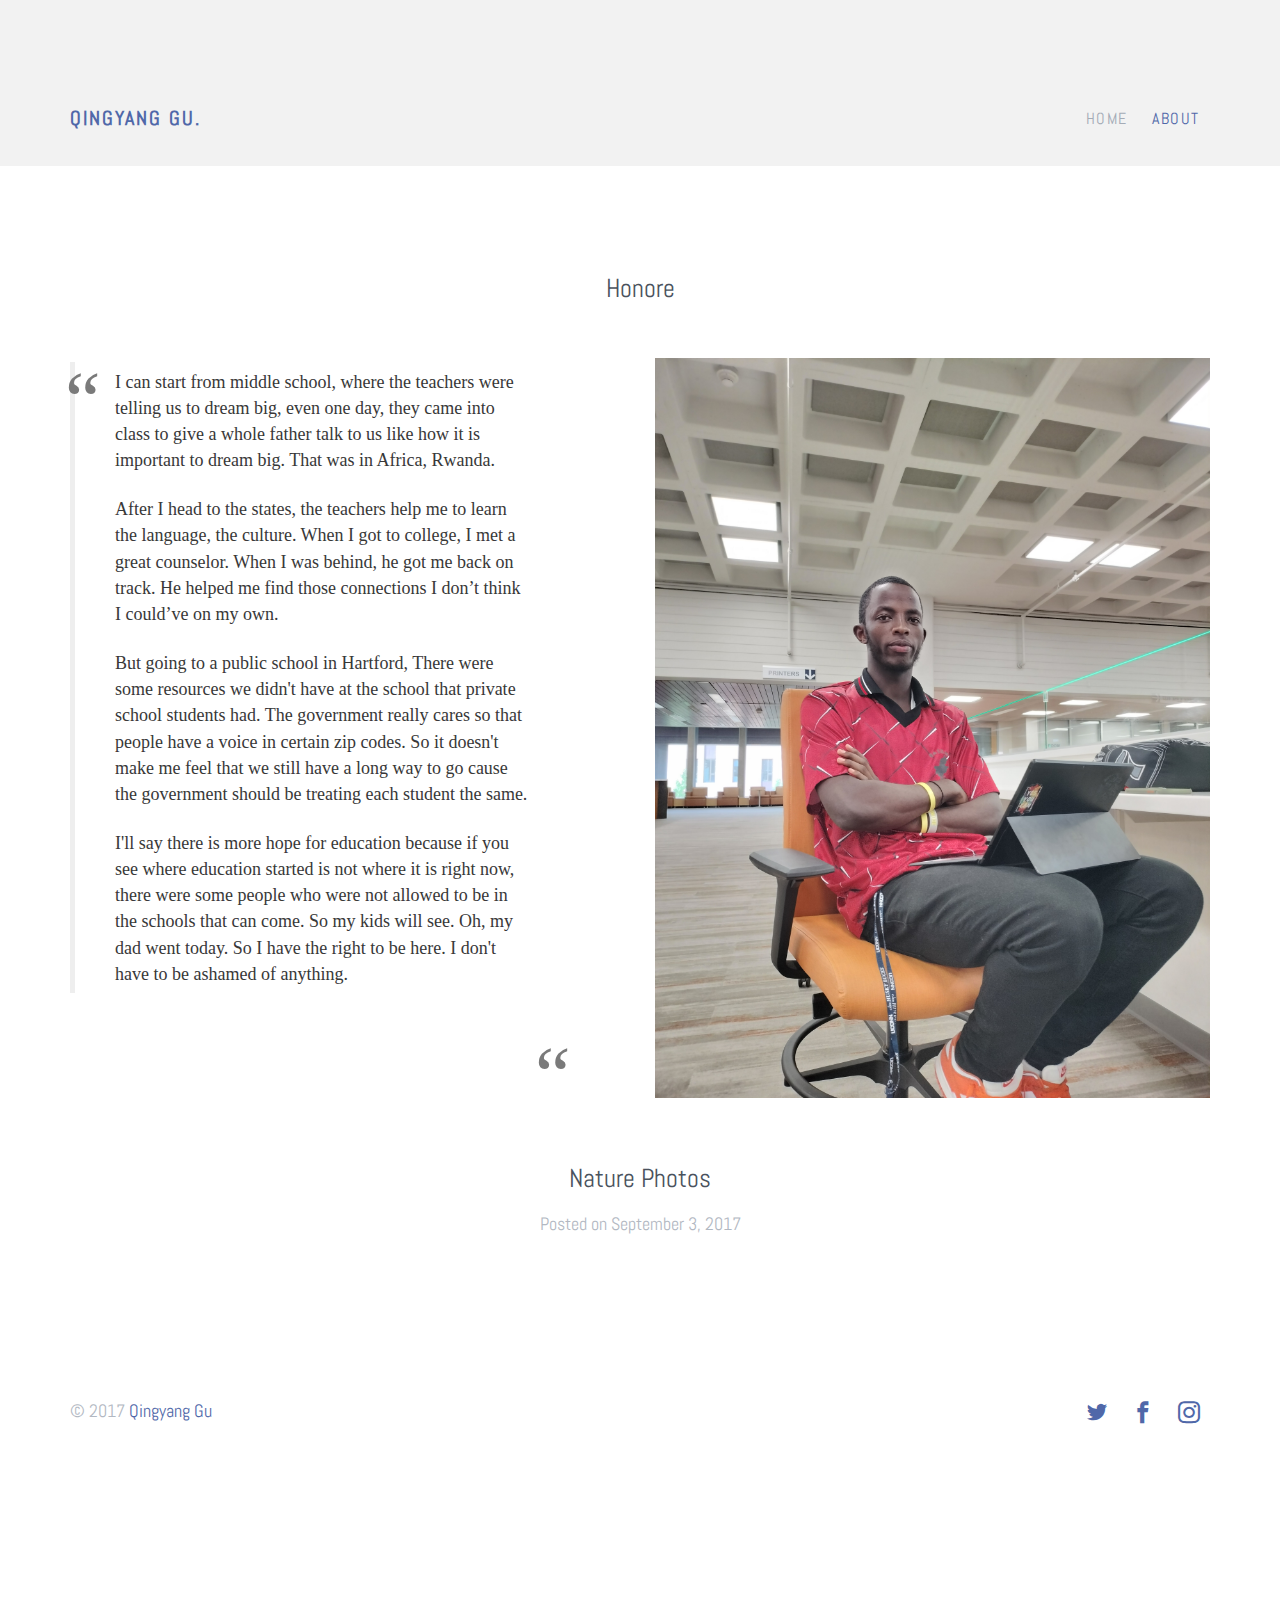
==== about copy 2.html @ 06e6e67a "s" ====
<!DOCTYPE html>
<html lang="en">
  <head>
    <meta charset="utf-8">
    <meta name="viewport" content="width=device-width, initial-scale=1">
    <title>uiCookies:Explorer &mdash; Free Bootstrap Theme, Free Responsive Bootstrap Website Template</title>
    <meta name="description" content="Free Bootstrap Theme by uicookies.com">
    <meta name="keywords" content="free website templates, free bootstrap themes, free template, free bootstrap, free website template">
    
    <link href="https://fonts.googleapis.com/css?family=Abel" rel="stylesheet">
    <link rel="stylesheet" href="css/styles-merged.css">
    <link rel="stylesheet" href="css/style.min.css">
    <link rel="stylesheet" href="css/custom.css">

    <!--[if lt IE 9]>
      <script src="js/vendor/html5shiv.min.js"></script>
      <script src="js/vendor/respond.min.js"></script>
    <![endif]-->
  </head>
  <body>

  <!-- START: header -->
  
  <div class="probootstrap-loader"></div>

  <header role="banner" class="probootstrap-header">
    <div class="container">
        <a href="index.html" class="probootstrap-logo">Qingyang Gu<span>.</span></a>
        
        <a href="#" class="probootstrap-burger-menu visible-xs" ><i>Menu</i></a>
        <div class="mobile-menu-overlay"></div>

        <nav role="navigation" class="probootstrap-nav hidden-xs">
          <ul class="probootstrap-main-nav">
            <li><a href="index.html">Home</a></li>
            <li class="active"><a href="about.html">About</a></li>
          </ul>
          <div class="extra-text visible-xs"> 
            <a href="#" class="probootstrap-burger-menu"><i>Menu</i></a>
            <h5>Address</h5>
            <p>198 West 21th Street, Suite 721 New York NY 10016</p>
            <h5>Connect</h5>
            <ul class="social-buttons">
              <li><a href="#"><i class="icon-twitter"></i></a></li>
              <li><a href="#"><i class="icon-facebook2"></i></a></li>
              <li><a href="#"><i class="icon-instagram2"></i></a></li>
            </ul>
          </div>
        </nav>
    </div>
  </header>
  <!-- END: header -->

  <div class="probootstrap-section">
    <div class="container">

      <div class="row">
        <div class="col-md-6 col-md-offset-3 mb40 text-center">
          <h2>Honore</h2>
        </div>
        <div class="col-md-6">
          <blockquote>
          <p>I can start from middle school, where the teachers were telling us to dream big, even one day, they came into class to give a whole father talk to us like how it is important to dream big. That was in Africa, Rwanda.</p> 
          <p>After I head to the states, the teachers help me to learn the language, the culture. When I got to college, I met a great counselor. When I was behind, he got me back on track. He helped me find those connections I don’t think I could’ve on my own.</p> 
          <p>But going to a public school in Hartford, There were some resources we didn't have at the school that private school students had. The government really cares so that people have a voice in certain zip codes. So it doesn't make me feel that we still have a long way to go cause the government should be treating each student the same.</p> 
          <p>I'll say there is more hope for education because if you see where education started is not where it is right now, there were some people who were not allowed to be in the schools that can come. So my kids will see. Oh, my dad went today. So I have the right to be here. I don't have to be ashamed of anything.</p>  
        </blockquote>  
        </div>
        <div class="col-md-6">
          <p><a href="img/honor1.jpg" class="image-popup"><img src="img/honor1.jpg" class="img-responsive" alt="Honore"></a></p>    
        </div>
    </div>
  </div>

  <div class="row">
    <div class="col-md-6 col-md-offset-3 mb40 text-center">
      <h2>Nature Photos</h2>
      <p>Posted  on September 3, 2017</p>
    </div>
  </div>

  <!-- END section -->

  <footer class="probootstrap-footer" role="contentinfo">
    <div class="container">
      <div class="row">
        <div class="col-md-12">
          <p class="probootstrap-copyright">&copy; 2017 <a href="https://frankqgu.github.io/">Qingyang Gu</a></p>
          <ul class="probootstrap-social">
            <li><a href="#"><i class="icon-twitter"></i></a></li>
            <li><a href="#"><i class="icon-facebook2"></i></a></li>
            <li><a href="#"><i class="icon-instagram2"></i></a></li>
          </ul>
        </div>
      </div>
    </div>
  </footer>

  <div class="gototop js-top">
    <a href="#" class="js-gotop"><i class="icon-chevron-thin-up"></i></a>
  </div>
  

  <script src="js/scripts.min.js"></script>
  <script src="js/main.min.js"></script>
  <script src="js/custom.js"></script>
  </body>
</html>
---- css/style.min.css ----
/*!==============================
 * Theme Name: Explorer
 * Theme URL: https://probootstrap.com/explorer-free-photography-website-template-using-bootstrap
 * Version: 1.0
 * Author: ProBootstrap.com
 * Author URL: https://probootstrap.com
 * License: Released for free under the Creative Commons Attribution 3.0 license (probootstrap.com/license)
 */.probootstrap-logo,body{font-family:Abel,sans-serif}.btn,.probootstrap-footer-widget .heading,.probootstrap-logo,.probootstrap-main-nav li a{letter-spacing:.1em;text-transform:uppercase}@font-face{font-family:icomoon;src:url(../fonts/icomoon/icomoon.eot?1z9v6x);src:url(../fonts/icomoon/icomoon.eot?1z9v6x#iefix) format("embedded-opentype"),url(../fonts/icomoon/icomoon.ttf?1z9v6x) format("truetype"),url(../fonts/icomoon/icomoon.woff?1z9v6x) format("woff"),url(../fonts/icomoon/icomoon.svg?1z9v6x#icomoon) format("svg");font-weight:400;font-style:normal}html{overflow-x:hidden;font-size:1em}body{background:#fff;font-size:18px;line-height:1.8;font-weight:300;color:#b2b8c2}::selection{background:#5068A9;color:#fff}::-moz-selection{background:#5068A9;color:#fff}.page-title h1,.probootstrap-card .probootstrap-card-text .probootstrap-card-heading,.probootstrap-panel .panel .panel-title,.section-heading h2,.service .heading,.service.left-icon h3,h1,h2,h3,h4{margin:1.414em 0 .5em;line-height:1.2;font-weight:300;color:#4a525d}.page-title h1,h1{margin-top:0;font-size:1.602em}.section-heading h2,h2{font-size:1.424em}.probootstrap-card .probootstrap-card-text .probootstrap-card-heading,.service .heading,.service.left-icon h3,h3{font-size:1.266em}.probootstrap-panel .panel .panel-title,h4{font-size:1.125em}.font_small,small{font-size:.889em}figure,ol,p,ul{margin-bottom:1.3em}a{-webkit-transition:.3s all;transition:.3s all;color:#5068A9}a:focus,a:hover{color:#485d98;text-decoration:none!important}.probootstrap-header{padding-top:100px;padding-bottom:30px;width:100%;z-index:12;position:relative;background:#F2F2F2;top:0}.probootstrap-logo{float:left;color:#5068A9;padding-left:0;font-size:20px;display:block;font-weight:900}.probootstrap-logo:active,.probootstrap-logo:focus,.probootstrap-logo:hover{color:#5068A9}@media screen and (max-width:768px){.probootstrap-header{padding-top:30px;padding-bottom:30px}.probootstrap-logo{padding-left:0}}.probootstrap-nav{float:right;margin:2px 0 0}.probootstrap-mobile-menu-active .probootstrap-nav{text-align:left;position:fixed;display:block!important;overflow-y:auto;top:0;right:0;bottom:0;z-index:1100;height:100vh;width:300px;background:#000;padding:40px;-webkit-transition:.3s all ease-out;transition:.3s all ease-out;-webkit-transform:translateX(300px);transform:translateX(300px)}.probootstrap-mobile-menu-active .probootstrap-nav .extra-text{display:block;float:left;clear:both;margin-top:30px;font-size:16px;color:rgba(255,255,255,.5)}.probootstrap-mobile-menu-active .probootstrap-nav .extra-text .social-buttons{padding:0;margin:0 0 20px}.probootstrap-mobile-menu-active .probootstrap-nav .extra-text .social-buttons li{display:inline-block;zoom:1;padding:0;margin:0}.probootstrap-mobile-menu-active .probootstrap-nav .extra-text .social-buttons li a{color:#fff;padding:10px}.probootstrap-mobile-menu-active .probootstrap-nav .extra-text .social-buttons li:first-child a{padding-left:0}.probootstrap-mobile-menu-active .probootstrap-nav .extra-text h5{text-transform:uppercase;font-size:12px;font-weight:700;letter-spacing:.1em;color:#fff}.probootstrap-mobile-menu-active.show .probootstrap-nav{-webkit-transform:translateX(0);transform:translateX(0)}.probootstrap-main-nav{margin:0;padding:0}.probootstrap-mobile-menu-active .probootstrap-main-nav{float:left;margin-top:40px;width:100%}.probootstrap-main-nav li{margin:0;padding:0 10px;list-style:none;display:inline;font-size:16px}.probootstrap-mobile-menu-active .probootstrap-main-nav li{margin-bottom:10px;padding-left:0;padding-right:0;display:block}.probootstrap-main-nav li a{font-weight:400;padding:10px 0;color:#a4abb6}.probootstrap-main-nav li a:hover{color:#8791a0}.probootstrap-mobile-menu-active.show .probootstrap-main-nav li a{color:#5068A9}.probootstrap-mobile-menu-active .probootstrap-main-nav li a{margin-bottom:10px;padding:5px 0;display:block}.probootstrap-mobile-menu-active .probootstrap-main-nav li a:hover{color:#fff}.probootstrap-main-nav li.active a,.probootstrap-main-nav li.active a:hover{color:#5068A9}.probootstrap-header-social li a,.probootstrap-mobile-menu-active .probootstrap-main-nav li.active a{color:#fff}.mobile-menu-overlay{z-index:1099;position:fixed;top:0;bottom:0;left:0;right:0;width:100vw;height:100vh;background:rgba(0,0,0,.3);opacity:0;visibility:hidden;-webkit-transition:.3s all ease-out;transition:.3s all ease-out}.probootstrap-hover-overlay:before,.probootstrap-hover-overlay:hover:before,.probootstrap-mobile-menu-active.show .mobile-menu-overlay{opacity:1;visibility:visible}.probootstrap-header-social{position:absolute;top:34px;right:60px}.probootstrap-header-social li{display:inline;list-style:none;margin-left:5px}.probootstrap-right-nav{position:absolute;top:3px;right:0;margin:0;padding:0}.probootstrap-right-nav li{padding:0;margin:0;display:inline-block;zoom:1;list-style:none}.probootstrap-right-nav li a{padding:0 10px}.probootstrap-burger-menu{display:inline-block;width:18px;height:18px;cursor:pointer;text-decoration:none}.probootstrap-burger-menu i{position:relative;display:inline-block;width:18px;height:2px;color:#a4abb6;font:700 14px/.4 Helvetica,arial;text-transform:uppercase;text-indent:-55px;background:#a4abb6;-webkit-transition:all .2s ease-out;transition:all .2s ease-out}.probootstrap-burger-menu i::after,.probootstrap-burger-menu i::before{content:'';width:18px;height:2px;background:#a4abb6;position:absolute;left:0;-webkit-transition:all .2s ease-out;transition:all .2s ease-out}.probootstrap-burger-menu i::before{top:-7px}.probootstrap-burger-menu i::after{bottom:-7px}.probootstrap-burger-menu:hover i::before{top:-10px}.probootstrap-burger-menu:hover i::after{bottom:-10px}.probootstrap-burger-menu.active i{background:0 0}.probootstrap-burger-menu.active i::before{top:0;-webkit-transform:rotateZ(45deg);transform:rotateZ(45deg)}.probootstrap-burger-menu.active i::after{bottom:0;-webkit-transform:rotateZ(-45deg);transform:rotateZ(-45deg)}.probootstrap-mobile-menu-active.show .probootstrap-burger-menu i{color:#fff;background:#000}.probootstrap-mobile-menu-active.show .probootstrap-burger-menu i::after,.probootstrap-mobile-menu-active.show .probootstrap-burger-menu i::before{background:#fff}.probootstrap-burger-menu{position:absolute;top:30px;right:20px}.btn{border:none;border-radius:4px;-webkit-transition:.3s all ease-in;transition:.3s all ease-in;padding:10px 15px}.btn.btn-sm{font-size:13px;padding:5px 20px}.btn.btn-lg{line-height:1.5;padding-top:20px;padding-bottom:20px}.btn.btn-primary{border:2px solid #5068A9;background:#5068A9;color:#fff}.btn.btn-primary:active,.btn.btn-primary:focus,.btn.btn-primary:hover{background:#5f76b3;color:#fff;border:2px solid #5f76b3}.btn.btn-primary:active,.btn.btn-primary:focus{outline:0;border:2px solid #5f76b3}.btn.btn-ghost{background:0 0;border:2px solid #5068A9;color:#5068A9}.btn.btn-ghost:hover{background:#5068A9;color:#fff;border:2px solid #5068A9}.btn.btn-ghost:active,.btn.btn-ghost:focus{outline:0;background:0 0;color:#5068A9;border:2px solid #5068A9}.btn.btn-ghost.btn-ghost-white{background:0 0;border:2px solid #fff;color:#fff}.btn.btn-ghost.btn-ghost-white:hover{background:#fff;color:#5068A9}.btn.btn-ghost.btn-ghost-white:active,.btn.btn-ghost.btn-ghost-white:focus{outline:0;background:#fff;color:#5068A9;border:2px solid #fff}.btn.btn-black,.btn.btn-black:active,.btn.btn-black:focus,.btn.btn-black:hover{background:#000;border:1px solid #000;color:#fff}.btn.btn-black:active,.btn.btn-black:focus{outline:0}.probootstrap-section{padding:4em 0;position:relative;z-index:2}.probootstrap-section.probootstrap-section-sm{padding:3em 0}.probootstrap-section.probootstrap-border-top{border-top:1px solid rgba(0,0,0,.1)}.probootstrap-section.probootstrap-border-bottom{border-bottom:1px solid rgba(0,0,0,.1)}.probootstrap-section>.container.probootstrap-border-top{padding-top:50px;border-top:1px solid rgba(0,0,0,.1)}.probootstrap-cta,.probootstrap-footer{border-top:2px solid rgba(255,255,255,.1)}.probootstrap-section.probootstrap-section-colored,.probootstrap-section.probootstrap-section-dark{background:#ddf0f3;background:-webkit-gradient(linear,left top,right top,from(#ddf0f3),to(#5068a9));background:linear-gradient(to right,#ddf0f3 0,#5068a9 100%);filter:progid:DXImageTransform.Microsoft.gradient( startColorstr=$firstcolor, endColorstr=$secondcolor, GradientType=1 )}.probootstrap-section.probootstrap-section-colored .section-heading h2,.probootstrap-section.probootstrap-section-dark .section-heading h2{color:#fff}.probootstrap-section.probootstrap-section-colored .section-heading p,.probootstrap-section.probootstrap-section-dark .section-heading p{color:rgba(255,255,255,.6)}.probootstrap-section.probootstrap-section-colored .heading-with-icon,.probootstrap-section.probootstrap-section-colored .heading-with-icon i,.probootstrap-section.probootstrap-section-dark .heading-with-icon,.probootstrap-section.probootstrap-section-dark .heading-with-icon i{color:#5068A9}.probootstrap-section.probootstrap-section-colored p,.probootstrap-section.probootstrap-section-dark .section-heading h2,.probootstrap-section.probootstrap-section-dark p{color:#fff}.probootstrap-section.probootstrap-section-dark{background:#222;color:#fff}.probootstrap-section.probootstrap-section-dark .section-heading p,.probootstrap-section.probootstrap-section-dark p{color:rgba(255,255,255,.6)}.probootstrap-section.probootstrap-section-lighter{background:#f7f7f7}@media screen and (max-width:768px){.probootstrap-section{padding:3em 0}}.probootstrap-section.probootstrap-bg{background-size:cover;background-repeat:no-repeat;background-attachment:fixed;padding:8em 0}.probootstrap-section.probootstrap-bg:before{position:absolute;content:"";background:rgba(0,0,0,.6);top:0;left:0;right:0;bottom:0;z-index:-1}.probootstrap-section.probootstrap-bg .heading{margin-top:0;margin-bottom:10px;color:#fff;font-family:Abel,sans-serif;font-size:30px;line-height:30px}.probootstrap-cta :last-child,.probootstrap-panel .panel .panel-body :last-child{margin-bottom:0}.probootstrap-section.probootstrap-bg .sub-heading{font-size:20px;line-height:1.5;color:rgba(255,255,255,.7)}.probootstrap-section.probootstrap-bg .container{position:relative;z-index:2}.probootstrap-cta{border-bottom:2px solid rgba(255,255,255,.1);padding:50px 0;float:left;width:100%}.probootstrap-cta.border-bototm-none{border-bottom:none}.probootstrap-cta h2{margin-top:0;margin-bottom:0;text-transform:uppercase}.probootstrap-relative{position:relative}.probootstrap-owl-navigation{margin:0;padding:0}.probootstrap-owl-navigation.absolute{position:absolute;top:2px}@media screen and (max-width:768px){.probootstrap-owl-navigation.absolute{position:relative;margin-bottom:40px}}.probootstrap-owl-navigation.absolute.right{right:10px}.probootstrap-owl-navigation.absolute.left{left:0}.probootstrap-owl-navigation li{display:inline-block;list-style:none;margin:0;padding:0}.probootstrap-owl-navigation li a{font-size:30px;padding:0;color:#ccc}.probootstrap-owl-navigation li a:hover{color:#333}.probootstrap-footer{padding:5em 0}.probootstrap-footer .probootstrap-copyright{float:left}@media screen and (max-width:768px){.probootstrap-footer{padding:3em 0}.probootstrap-footer .probootstrap-copyright{float:none}}.probootstrap-footer .probootstrap-social{float:right}@media screen and (max-width:768px){.probootstrap-footer .probootstrap-social{float:none}}.probootstrap-footer-widget{float:left;width:100%;margin-bottom:30px}.probootstrap-footer-widget .heading{font-size:14px;margin-bottom:30px;font-weight:400}.probootstrap-footer-widget.right{text-align:right}.probootstrap-link-wrap{padding-left:40px}@media screen and (max-width:970px){.probootstrap-link-wrap{padding-left:0}}.stack-link{padding:0;margin:0;display:block}.stack-link li{list-style:none;padding:0;margin:0 0 10px}.stack-link small{font-size:12px;color:rgba(255,255,255,.2)}.stack-link a:hover small{color:#fff}.section-heading{margin-bottom:50px}.section-heading h2{font-weight:300;text-transform:uppercase;font-family:Abel,sans-serif}.lead{font-size:1.125em;line-height:1.65}.img-bg{background-size:cover;background-position:center center;background-repeat:no-repeat;height:500px;margin-bottom:16px;display:block}@media screen and (max-width:1200px){.img-bg{height:350px}}.img-bg .probootstrap-photo-details{text-align:left;bottom:20px;left:20px;position:absolute}.img-bg .probootstrap-photo-details h2,.img-bg .probootstrap-photo-details p{color:#fff;position:relative}.img-bg .probootstrap-photo-details h2{margin:0;-webkit-transition:.3s all ease;transition:.3s all ease}.img-bg .probootstrap-photo-details p{margin:0;padding:0;color:rgba(255,255,255,.5);-webkit-transition:.3s all ease;transition:.3s all ease}.img-bg:hover h2,.img-bg:hover p{margin-left:10px}figure{margin-bottom:30px}figure figcaption{margin-top:20px;display:block;color:rgba(255,255,255,.3);font-size:14px;font-style:italic;-webkit-transition:.3s all ease;transition:.3s all ease}figure:focus figcaption,figure:hover figcaption{color:rgba(255,255,255,.9)}.img-border{border:2px solid rgba(255,255,255,.1);padding:10px}.probootstrap-panel .panel{background:0 0;border:none;margin-bottom:0!important;margin-top:0!important}.probootstrap-panel .panel .panel-title{margin:0!important;padding:0!important}.probootstrap-panel .panel .panel-heading{background:0 0;border-bottom:2px solid rgba(255,255,255,.1)}.probootstrap-panel .panel .panel-heading a{padding-top:10px!important;padding-bottom:15px!important;display:block;color:rgba(255,255,255,.5);position:relative}.probootstrap-panel .panel .panel-heading a:after,.probootstrap-panel .panel .panel-heading a[aria-expanded=true]:after{font-family:icomoon;font-weight:400;text-transform:none;line-height:1;position:absolute;top:50%;right:0;speak:none;font-style:normal;font-variant:normal;-webkit-font-smoothing:antialiased;-moz-osx-font-smoothing:grayscale}.probootstrap-panel .panel .panel-heading a:after{content:"\e9f7";-webkit-transform:translateY(-50%);transform:translateY(-50%)}.probootstrap-panel .panel .panel-heading a:hover{color:#fff}.probootstrap-panel .panel .panel-heading a[aria-expanded=true]{color:#5068A9}.probootstrap-panel .panel .panel-heading a[aria-expanded=true]:after{content:"\e9e3";-webkit-transform:translateY(-50%);transform:translateY(-50%)}.probootstrap-panel .panel .panel-body{border:none!important}.probootstrap-video{position:relative}.probootstrap-video .probootstrap-video-play{position:absolute;top:0;left:0;right:0;bottom:0;z-index:10}.probootstrap-video .probootstrap-video-play i{position:absolute;top:50%;left:50%;font-size:40px;color:rgba(255,255,255,.4);-webkit-transform:translateX(-50%) translateY(-50%);transform:translateX(-50%) translateY(-50%);-webkit-transition:.3s all ease;transition:.3s all ease}.probootstrap-card.probootstrap-listing .probootstrap-card-media,.slides-text{position:relative}.probootstrap-video .probootstrap-video-play:hover i{color:#fff}.probootstrap-video .probootstrap-video-play:active,.probootstrap-video .probootstrap-video-play:focus{outline:0}.slides-text{z-index:99;padding-top:350px;max-width:600px;margin:0 auto}.slides-text h2{font-weight:100;font-size:50px;color:#fff;text-transform:uppercase}@media screen and (max-width:768px){.probootstrap-footer-widget.right{text-align:left}.slides-text h2{font-size:30px}}.slides-text p{font-size:18px}@media screen and (max-width:768px){.slides-text p{font-size:16px}.slides-text{padding-top:150px}}.probootstrap-card{margin-bottom:30px;float:left;width:100%}.probootstrap-card .probootstrap-card-media.icon{font-size:30px}.probootstrap-card .probootstrap-card-media.svg-sm .svg{height:80px;margin-bottom:0}.probootstrap-card .probootstrap-card-media.colored .svg{fill:#5068A9}.probootstrap-card .probootstrap-card-text{padding:20px}.probootstrap-card .probootstrap-card-text .probootstrap-card-heading{margin-top:0;margin-bottom:20px}.probootstrap-card .probootstrap-card-text p:last-child{margin-bottom:0}.probootstrap-card.probootstrap-listing{margin-bottom:20px;background:#fff;float:left;width:100%;-webkit-transition:.3s all ease-in-out;transition:.3s all ease-in-out;position:relative;top:0}.probootstrap-card.probootstrap-listing .probootstrap-card-media .probootstrap-love{width:40px;height:40px;line-height:40px;border-radius:50%;text-align:center;position:absolute;bottom:-20px;right:15px;background:#fff;-webkit-transition:.3s all ease-in;transition:.3s all ease-in;display:inline-block;zoom:1;-webkit-box-shadow:0 6px 8px -6px rgba(0,0,0,.1);box-shadow:0 6px 8px -6px rgba(0,0,0,.1)}.probootstrap-card.probootstrap-listing .probootstrap-card-media .probootstrap-love:focus,.probootstrap-card.probootstrap-listing .probootstrap-card-media .probootstrap-love:hover{-webkit-box-shadow:0 2px 8px -6px rgba(0,0,0,.7);box-shadow:0 2px 8px -6px rgba(0,0,0,.7);background:#5068A9;color:#fff}.probootstrap-card.probootstrap-listing .probootstrap-card-media .probootstrap-love.active{-webkit-box-shadow:0 6px 8px -6px rgba(0,0,0,.1);box-shadow:0 6px 8px -6px rgba(0,0,0,.1);background:#5068A9;color:#fff}.probootstrap-card.probootstrap-listing .probootstrap-card-text .probootstrap-listing-location{display:table;margin-bottom:20px}.probootstrap-card.probootstrap-listing .probootstrap-card-text .probootstrap-listing-location i,.probootstrap-card.probootstrap-listing .probootstrap-card-text .probootstrap-listing-location span{display:table-cell;vertical-align:top}.probootstrap-card.probootstrap-listing .probootstrap-card-text .probootstrap-listing-location i{position:relative;top:2px;width:25px}.probootstrap-card.probootstrap-listing .probootstrap-card-text .probootstrap-listing-location span{font-weight:400;font-size:14px;color:#bdbdbd}.probootstrap-card.probootstrap-listing .probootstrap-card-text .probootstrap-listing-category{margin-bottom:5px}.probootstrap-card.probootstrap-listing .probootstrap-card-text .probootstrap-listing-category span{display:inline-block;zoom:1;padding:2px 10px;border-radius:4px;color:#fff;text-transform:uppercase;font-size:10px}.probootstrap-card.probootstrap-listing .probootstrap-card-text .probootstrap-listing-category.for-sale span{background:#22EAAA}.probootstrap-card.probootstrap-listing .probootstrap-card-text .probootstrap-listing-category.for-rent span{background:#EE5A5A}.probootstrap-card.probootstrap-listing .probootstrap-card-text .probootstrap-listing-price{font-size:16px;color:#bdbdbd}.probootstrap-card.probootstrap-listing .probootstrap-card-text .probootstrap-listing-price strong{font-size:30px;font-weight:300;color:#5068A9}.probootstrap-card.probootstrap-listing .probootstrap-card-extra{float:left;background:#fff;width:100%;border-top:1px solid #f0f0f0}.probootstrap-card.probootstrap-listing .probootstrap-card-extra ul{padding:0 20px;margin:0}.probootstrap-card.probootstrap-listing .probootstrap-card-extra ul li{width:25%;float:left;padding:10px 0;margin:0;list-style:none;font-size:12px;color:#000}.probootstrap-card.probootstrap-listing .probootstrap-card-extra ul li span{display:block;color:#bdbdbd}.probootstrap-card.probootstrap-listing:focus,.probootstrap-card.probootstrap-listing:hover{top:-20px;-webkit-box-shadow:0 6px 68px -6px rgba(0,0,0,.2);box-shadow:0 6px 68px -6px rgba(0,0,0,.2)}.probootstrap-card.probootstrap-person{margin-bottom:30px;padding:15px;border:2px solid rgba(255,255,255,.1)}.probootstrap-card.probootstrap-person h2{color:#fff!important}.probootstrap-card.probootstrap-person .probootstrap-card-media{padding-top:30px}.probootstrap-card.probootstrap-person .probootstrap-card-media img{height:200px;margin:0 auto;border-radius:50%}.probootstrap-card.probootstrap-person small{color:rgba(255,255,255,.3);font-weight:400}.page-title{margin-top:120px;margin-bottom:50px;text-align:left;float:left;width:100%}.page-title h1{text-transform:uppercase;color:#fff;font-weight:300}.probootstrap-home-search{padding:30px;background:rgba(0,0,0,.85);margin-top:300px;color:#fff;text-align:center;float:left;width:100%;border-radius:4px;-webkit-box-shadow:0 6px 68px -6px rgba(0,0,0,.7);box-shadow:0 6px 68px -6px rgba(0,0,0,.7)}@media screen and (max-width:768px){.probootstrap-card.probootstrap-listing:focus,.probootstrap-card.probootstrap-listing:hover{top:0}.probootstrap-home-search{margin-top:100px}}.probootstrap-home-search form{float:left;width:100%;margin-bottom:20px}.probootstrap-home-search a{color:rgba(255,255,255,.7);text-decoration:underline}.probootstrap-home-search a:hover{color:#fff}.probootstrap-home-search .heading{font-size:24px;color:#fff;margin-top:0;margin-bottom:10px;font-weight:300}.probootstrap-home-search .probootstrap-field-group .probootstrap-fields{width:calc(100% - 200px);text-align:left;float:left}@media screen and (max-width:768px){.probootstrap-home-search .probootstrap-field-group .probootstrap-fields{width:100%}}.probootstrap-home-search .probootstrap-field-group .probootstrap-fields input,.probootstrap-home-search .probootstrap-field-group .probootstrap-fields select{border-radius:0;-webkit-appearance:none;-moz-appearance:none;appearance:none;height:50px;font-size:16px;-webkit-box-shadow:none;box-shadow:none;border:none;width:100%}.probootstrap-home-search .probootstrap-field-group .probootstrap-fields input:active,.probootstrap-home-search .probootstrap-field-group .probootstrap-fields input:focus,.probootstrap-home-search .probootstrap-field-group .probootstrap-fields select:active,.probootstrap-home-search .probootstrap-field-group .probootstrap-fields select:focus{-webkit-box-shadow:none;box-shadow:none;outline:0!important}.probootstrap-home-search .probootstrap-field-group .probootstrap-fields .search-category,.probootstrap-home-search .probootstrap-field-group .probootstrap-fields .search-field{position:relative}.probootstrap-home-search .probootstrap-field-group .probootstrap-fields .search-category i,.probootstrap-home-search .probootstrap-field-group .probootstrap-fields .search-field i{position:absolute;color:rgba(0,0,0,.3);top:50%;-webkit-transform:translateY(-50%);transform:translateY(-50%)}.probootstrap-home-search .probootstrap-field-group .probootstrap-fields .search-field{float:left;width:60%}@media screen and (max-width:768px){.probootstrap-home-search .probootstrap-field-group .probootstrap-fields .search-field{width:100%;border-bottom:1px solid #f1f1f1}}.probootstrap-home-search .probootstrap-field-group .probootstrap-fields .search-field i{left:10px}.probootstrap-home-search .probootstrap-field-group .probootstrap-fields .search-field input{padding-left:40px}.probootstrap-home-search .probootstrap-field-group .probootstrap-fields .search-category{width:40%;float:left;position:relative}@media screen and (max-width:768px){.probootstrap-home-search .probootstrap-field-group .probootstrap-fields .search-category{width:100%}}.probootstrap-home-search .probootstrap-field-group .probootstrap-fields .search-category i{right:10px}.probootstrap-home-search .probootstrap-field-group .probootstrap-fields .search-category:before{content:"";position:absolute;top:7px;bottom:7px;left:0;width:1px;background:rgba(0,0,0,.1)}#map,.probootstrap-cart a,.t2{position:relative}.probootstrap-home-search .probootstrap-field-group .btn{border-radius:0;height:50px;width:200px;float:right;padding:0}.t2{top:2px}.image-popup{margin-bottom:30px;float:left;width:100%}#map{width:100%;height:500px}@media screen and (max-width:768px){.probootstrap-home-search .probootstrap-field-group .btn{width:100%}#map{height:200px}}.probootstrap-cart a .number{letter-spacing:0;position:absolute;top:0;left:10px;display:inline-block;width:25px;font-size:12px;height:25px;margin-top:-5px;line-height:25px;text-align:center;border-radius:50%;background:#5068A9;color:#fff}.media-item,.product-item{-webkit-box-shadow:0 6px 68px -6px rgba(0,0,0,.09);box-shadow:0 6px 68px -6px rgba(0,0,0,.09);background:#fff;margin-bottom:30px;border-radius:7px;overflow:hidden}.media-item .text p:last-child,.media-item figure,.product-item .text p:last-child,.product-item figure{margin-bottom:0}.media-item .text,.product-item .text{padding:20px}.media-item .text .heading,.product-item .text .heading{font-size:20px;margin-top:0;line-height:1.4}.probootstrap-half{display:-webkit-box;display:-ms-flexbox;display:flex;-ms-flex-wrap:wrap;flex-wrap:wrap}.probootstrap-half .image-wrap,.probootstrap-half .text{width:50%}.probootstrap-half .image-wrap{overflow:hidden}@media screen and (max-width:1000px){.probootstrap-half .image-wrap,.probootstrap-half .text{width:100%}.probootstrap-half .image-wrap{height:400px;width:100%}}.probootstrap-half .image{width:100%;height:100%;background-size:cover;background-position:center center;background-repeat:no-repeat;-webkit-transition:.8s all ease-in-out;transition:.8s all ease-in-out;background-color:#5068A9}.probootstrap-half .text{padding:100px;background:#222}.probootstrap-half .text .subtitle{color:rgba(255,255,255,.2)}.probootstrap-card .probootstrap-card-text .probootstrap-half .text .probootstrap-card-heading,.probootstrap-half .text .probootstrap-card .probootstrap-card-text .probootstrap-card-heading,.probootstrap-half .text .probootstrap-panel .panel .panel-title,.probootstrap-half .text .service .heading,.probootstrap-half .text h2,.probootstrap-half .text h3,.probootstrap-half .text h4,.probootstrap-half .text h5,.probootstrap-panel .panel .probootstrap-half .text .panel-title,.service .probootstrap-half .text .heading{color:#fff}.probootstrap-card .probootstrap-card-text .probootstrap-half .text .probootstrap-card-heading,.probootstrap-half .text .probootstrap-card .probootstrap-card-text .probootstrap-card-heading,.probootstrap-half .text .service .heading,.probootstrap-half .text h3,.service .probootstrap-half .text .heading{line-height:30px;font-size:30px;margin-bottom:30px}@media screen and (max-width:768px){.probootstrap-card .probootstrap-card-text .probootstrap-half .text .probootstrap-card-heading,.probootstrap-half .text .probootstrap-card .probootstrap-card-text .probootstrap-card-heading,.probootstrap-half .text .service .heading,.probootstrap-half .text h3,.service .probootstrap-half .text .heading{font-size:24px;line-height:24px}}.probootstrap-half .text p{color:rgba(255,255,255,.5);line-height:1.5}.probootstrap-half.reverse{position:relative}.probootstrap-half.reverse .image-wrap{position:absolute;right:0;top:0;height:100%}@media screen and (max-width:1000px){.probootstrap-half .text{width:100%;padding:30px 15px;float:left}.probootstrap-half.reverse .image-wrap{position:relative;height:400px}}.probootstrap-half .btn-ghost-white{border-color:rgba(255,255,255,.2)!important}.probootstrap-half .btn-ghost-white:active,.probootstrap-half .btn-ghost-white:focus,.probootstrap-half .btn-ghost-white:hover{background:0 0!important;color:#fff!important;border-color:#5068a9!important}.probootstrap-half .service-item{position:relative;width:100%;float:left;margin-bottom:30px}.probootstrap-half .service-item .number{font-weight:700;font-size:100px;left:0;margin-left:-50px;top:0;color:rgba(255,255,255,.05);z-index:1;line-height:100px;position:absolute}.probootstrap-lg-service{margin-bottom:160px}.probootstrap-lg-service .icon{text-align:center}@media screen and (max-width:992px){.probootstrap-lg-service,.probootstrap-lg-service .icon{margin-bottom:40px}}.probootstrap-lg-service .icon i{font-size:200px;color:#5068A9}.probootstrap-hover-overlay{position:relative;display:block;overflow:hidden;-webkit-transition:.7s all ease-out;transition:.7s all ease-out;margin-bottom:10px}.probootstrap-hover-overlay img{position:relative;z-index:1;-webkit-transition:.3s all ease-out;transition:.3s all ease-out}.probootstrap-hover-overlay:before{-webkit-transition:.3s all ease-out;transition:.3s all ease-out;content:"";top:0;left:0;right:0;bottom:0;position:absolute;background:rgba(0,0,0,.5);z-index:2}.probootstrap-hover-overlay .probootstrap-text-overlay{text-align:center;position:absolute;z-index:20;left:50%;top:50%;-webkit-transition:.4s all ease-out;transition:.4s all ease-out;opacity:1;visibility:visible;-webkit-transform:translateX(-50%) translateY(-50%);transform:translateX(-50%) translateY(-50%)}.probootstrap-card .probootstrap-card-text .probootstrap-hover-overlay .probootstrap-text-overlay .probootstrap-card-heading,.probootstrap-hover-overlay .probootstrap-text-overlay .probootstrap-card .probootstrap-card-text .probootstrap-card-heading,.probootstrap-hover-overlay .probootstrap-text-overlay .service .heading,.probootstrap-hover-overlay .probootstrap-text-overlay h3,.service .probootstrap-hover-overlay .probootstrap-text-overlay .heading{color:#fff;margin-bottom:0;margin-top:0}.probootstrap-hover-overlay .probootstrap-text-overlay p{color:rgba(255,255,255,.8);font-size:12px}.probootstrap-hover-overlay .probootstrap-text-overlay p:last-child{margin-bottom:0}.probootstrap-hover-overlay:hover img{-webkit-transform:scale(1.1);transform:scale(1.1)}.probootstrap-block-image{margin-bottom:40px;float:left;width:100%}.probootstrap-block-image figure{width:200px;margin:0 auto}.probootstrap-block-image figure img{max-width:100%;border-radius:50%}.probootstrap-block-image .probootstrap-panel .panel .panel-title,.probootstrap-block-image h4,.probootstrap-panel .panel .probootstrap-block-image .panel-title{font-size:20px;text-transform:uppercase}.probootstrap-social{padding:0;margin:0}.probootstrap-social li{display:inline;padding:0;margin:0;list-style:none}.probootstrap-social li a{padding:10px;font-size:22px}.probootstrap-social li a:hover{text-decoration:none!important}.probootstrap-social li:first-child>a{padding-left:0}.service{margin-bottom:30px;float:left;width:100%;padding:20px;border-radius:0}.service .icon{position:relative;display:block;margin:0 auto;text-align:center}.service .icon i{position:absolute;top:50%;left:50%;-webkit-transform:translateX(-50%) translateY(-50%);transform:translateX(-50%) translateY(-50%);font-size:30px;color:#5068A9}.service p:last-child{margin-bottom:0}.service.left-icon{padding:0;border:none;margin-bottom:50px!important;display:table}.service.left-icon .icon,.service.left-icon .text{display:table-cell;vertical-align:top!important}.service.left-icon .icon{height:10px!important;width:90px;position:relative;top:0;border:none}.service.left-icon .icon i{font-size:40px;position:absolute;top:20px}.service.left-icon .text{display:table-cell}.probootstrap-card .probootstrap-card-text .service.left-icon .probootstrap-card-heading,.service.left-icon .heading,.service.left-icon .probootstrap-card .probootstrap-card-text .probootstrap-card-heading,.service.left-icon h3{margin-top:0;margin-bottom:10px}.service.left-icon p:last-child{margin-bottom:0}.service.hover_service{-webkit-transition:.3s all;transition:.3s all}.service.hover_service:focus,.service.hover_service:hover{-webkit-box-shadow:0 2px 20px 0 rgba(0,0,0,.1);box-shadow:0 2px 20px 0 rgba(0,0,0,.1);border:1px solid transparent}.probootstrap-form{margin-bottom:50px}.probootstrap-form .form-note-link{font-weight:400}.probootstrap-form .form-note-link a,.probootstrap-form .form-note-link a:active,.probootstrap-form .form-note-link a:focus,.probootstrap-form .form-note-link a:hover{color:rgba(255,255,255,.4)}.probootstrap-form label{font-weight:400;font-size:14px;text-transform:uppercase}.probootstrap-form .form-control{height:46px;-webkit-box-shadow:none;box-shadow:none;font-size:18px;-webkit-appearance:none;-moz-appearance:none;appearance:none;border-radius:4px;border:2px solid #C0C5CD;background:0 0;-webkit-transition:.3s all ease-out;transition:.3s all ease-out}.probootstrap-form .form-control:active,.probootstrap-form .form-control:focus{-webkit-box-shadow:none;box-shadow:none;border-color:#5068A9}.probootstrap-form textarea.form-control{height:inherit;resize:vertical}.probootstrap-animate{opacity:0;visibility:hidden}.probootstrap-contact-info,.with-icon{padding:0;margin:0 0 30px}.probootstrap-contact-info li,.with-icon li{padding:0;margin:20px 0 15px;list-style:none;line-height:24px;display:table}.probootstrap-contact-info li>i,.probootstrap-contact-info li>span,.with-icon li>i,.with-icon li>span{vertical-align:top;display:table-cell}.probootstrap-contact-info li>i,.with-icon li>i{font-size:20px;position:relative;top:4px;width:30px}.with-icon li i{top:4px;font-size:15px}.with-icon.colored i{color:#5068A9}.probootstrap-section-heading .sub-heading{font-size:14px;text-transform:uppercase;letter-spacing:.2em;margin-top:0}.probootstrap-section-heading .heading{margin-top:0}.row.heading h2{font-size:28px}.flexslider,.flexslider .slides>li,.flexslider2,.flexslider2 .slides>li,.slider-height{height:800px;overflow:hidden}@media screen and (max-width:480px){.flexslider,.flexslider .slides>li,.flexslider2,.flexslider2 .slides>li,.slider-height{height:inherit;height:500px}.flexslider .flex-direction-nav,.flexslider2 .flex-direction-nav{display:none}}.flexslider,.flexslider2{position:relative;z-index:2;background:0 0;border:none;margin:0;border-radius:0;color:rgba(255,255,255,.7)}.flexslider .overlay,.flexslider2 .overlay{position:absolute;top:0;left:0;bottom:0;right:0;z-index:3;background:rgba(0,0,0,.5)}.flexslider.page-inner,.flexslider.page-inner .slides>li,.flexslider2.page-inner,.flexslider2.page-inner .slides>li{height:400px}.flexslider .btn,.flexslider2 .btn{padding:15px 30px}.flexslider .probootstrap-heading,.flexslider2 .probootstrap-heading{color:#fff;font-weight:300;font-size:170px;line-height:60px;font-family:Abel,sans-serif;text-transform:uppercase}@media screen and (max-width:768px){.flexslider .probootstrap-heading,.flexslider2 .probootstrap-heading{font-size:90px;line-height:70px}}.flexslider .probootstrap-heading a,.flexslider2 .probootstrap-heading a{color:rgba(255,255,255,.8);border-bottom:2px solid rgba(255,255,255,.2)}.flexslider .probootstrap-heading a:hover,.flexslider2 .probootstrap-heading a:hover{border-bottom:2px solid #fff}.flexslider .probootstrap-sub-wrap,.flexslider2 .probootstrap-sub-wrap{max-width:600px;text-align:left;font-size:20px;line-height:1.5}.flexslider .probootstrap-sub-wrap a,.flexslider2 .probootstrap-sub-wrap a{color:rgba(255,255,255,.8);border-bottom:2px solid rgba(255,255,255,.2)}.flexslider .probootstrap-sub-wrap a:hover,.flexslider2 .probootstrap-sub-wrap a:hover{border-bottom:2px solid #fff}.flexslider .text-center .probootstrap-sub-wrap,.flexslider2 .text-center .probootstrap-sub-wrap{margin:0 auto;text-align:center}.flexslider .slides>li,.flexslider2 .slides>li{background-size:cover;background-position:center center;background-repeat:none}.flexslider .slides>li.overlay:before,.flexslider2 .slides>li.overlay:before{content:"";background:rgba(255,255,255,.5);position:absolute;top:0;left:0;right:0;bottom:0}.flexslider .slides>li.overlay2:before,.flexslider2 .slides>li.overlay2:before{content:"";background:rgba(0,0,0,.8);position:absolute;top:0;left:0;right:0;bottom:0}.flexslider .flex-control-paging,.flexslider2 .flex-control-paging{position:absolute;bottom:30px;z-index:20}.flexslider .flex-direction-nav a,.flexslider2 .flex-direction-nav a{text-decoration:none;display:block;width:30px;height:30px;position:absolute;top:50%;-webkit-transform:translateY(-50%);transform:translateY(-50%);z-index:50;overflow:hidden;opacity:0;cursor:pointer;-webkit-transition:all .3s ease-in-out;transition:all .3s ease-in-out;border:2px solid rgba(255,255,255,.9);border-radius:50%;padding:30px}.flexslider .flex-direction-nav a:active,.flexslider .flex-direction-nav a:focus,.flexslider .flex-direction-nav a:hover,.flexslider2 .flex-direction-nav a:active,.flexslider2 .flex-direction-nav a:focus,.flexslider2 .flex-direction-nav a:hover{outline:0}.flexslider .flex-direction-nav a:before,.flexslider2 .flex-direction-nav a:before{font-family:icomoon;speak:none;font-style:normal;font-weight:400;font-variant:normal;text-transform:none;line-height:1;-webkit-font-smoothing:antialiased;-moz-osx-font-smoothing:grayscale;position:absolute;content:"\e929";-webkit-transition:.3s all;transition:.3s all;font-size:30px;display:inline-block;color:#fff;left:50%;top:50%;-webkit-transform:translate(-50%,-50%);transform:translate(-50%,-50%)}.flexslider .flex-direction-nav a.flex-next:before,.flexslider2 .flex-direction-nav a.flex-next:before{content:"\e92a";left:50%;top:50%;-webkit-transform:translate(-50%,-50%);transform:translate(-50%,-50%)}.flex-direction-nav .flex-prev{left:50px}.flex-direction-nav .flex-next{right:50px;text-align:right}.flexslider:hover .flex-direction-nav .flex-prev{opacity:.7;left:60px}.flexslider:hover .flex-direction-nav .flex-next:hover,.flexslider:hover .flex-direction-nav .flex-prev:hover{opacity:1;background:rgba(255,255,255,.3)}.flexslider:hover .flex-direction-nav .flex-next{opacity:.7;right:60px}.gototop,.owl-carousel .owl-controls .owl-nav .owl-next,.owl-carousel-posts .owl-controls .owl-nav .owl-next{right:20px}.flex-control-paging li a{width:10px;height:10px;display:block;background:rgba(255,255,255,.2);cursor:pointer;text-indent:-9999px;-webkit-box-shadow:none;-o-box-shadow:none;box-shadow:none;border-radius:50%;-webkit-transition:.3s all;transition:.3s all;border:2px solid transparent}.flex-control-paging li a:hover{background:#333;background:rgba(255,255,255,.8)}.flex-control-paging li a.flex-active{background:0 0;cursor:default;border:2px solid #fff}.owl-carousel{margin-bottom:100px}.owl-carousel.border-rounded .item{border:1px solid rgba(0,0,0,.1);border-radius:4px;overflow:hidden}.owl-carousel .owl-controls,.owl-carousel-posts .owl-controls{margin-top:0}.owl-carousel .owl-controls .owl-nav .owl-next,.owl-carousel .owl-controls .owl-nav .owl-prev,.owl-carousel-posts .owl-controls .owl-nav .owl-next,.owl-carousel-posts .owl-controls .owl-nav .owl-prev{top:50%;-webkit-transform:translateY(-50%);transform:translateY(-50%);z-index:9999;position:absolute;-webkit-transition:.2s all;transition:.2s all}.owl-carousel-posts .owl-controls .owl-nav .owl-next,.owl-carousel-posts .owl-controls .owl-nav .owl-prev{top:24%}.owl-carousel .owl-controls .owl-nav .owl-prev,.owl-carousel-posts .owl-controls .owl-nav .owl-prev{left:20px}.owl-carousel-fullwidth .owl-controls .owl-nav .owl-next i,.owl-carousel-fullwidth .owl-controls .owl-nav .owl-next:hover i,.owl-carousel-fullwidth .owl-controls .owl-nav .owl-prev i,.owl-carousel-fullwidth .owl-controls .owl-nav .owl-prev:hover i,.owl-carousel-posts .owl-controls .owl-nav .owl-next i,.owl-carousel-posts .owl-controls .owl-nav .owl-next:hover i,.owl-carousel-posts .owl-controls .owl-nav .owl-prev i,.owl-carousel-posts .owl-controls .owl-nav .owl-prev:hover i{color:#000}.owl-carousel-fullwidth.fh5co-light-arrow .owl-controls .owl-nav .owl-next i,.owl-carousel-fullwidth.fh5co-light-arrow .owl-controls .owl-nav .owl-next:hover i,.owl-carousel-fullwidth.fh5co-light-arrow .owl-controls .owl-nav .owl-prev i,.owl-carousel-fullwidth.fh5co-light-arrow .owl-controls .owl-nav .owl-prev:hover i{color:#fff}@media screen and (max-width:768px){.owl-theme .owl-controls .owl-nav{display:none}}.owl-theme .owl-controls .owl-nav [class*=owl-]{background:0 0!important}.owl-theme .owl-controls .owl-nav [class*=owl-] i{font-size:24px;background:rgba(0,0,0,.7)!important;padding:12px;-webkit-transition:.5s all;transition:.5s all}.owl-theme .owl-controls .owl-nav [class*=owl-]:focus i,.owl-theme .owl-controls .owl-nav [class*=owl-]:hover i{background:rgba(0,0,0,.7)!important}.owl-theme .owl-dots{position:absolute;bottom:-30px;width:100%;text-align:center}.owl-carousel-fullwidth.owl-theme .owl-dots,.owl-work.owl-theme .owl-dots{bottom:-30px;margin-bottom:-2.5em}.owl-theme .owl-dots .owl-dot span{width:8px;height:8px;background:rgba(0,0,0,.2);-webkit-transition:.2s all;transition:.2s all;border:2px solid transparent}.owl-theme .owl-dots .owl-dot span:hover{background:0 0;border:2px solid rgba(0,0,0,.2)}.owl-theme .owl-dots .owl-dot.active span,.owl-theme .owl-dots .owl-dot:hover span{background:0 0;border:2px solid #000}.probootstrap-testimony-wrap{max-width:700px;margin:0 auto;display:table}@media screen and (max-width:980px){.probootstrap-testimony-wrap{display:block;text-align:center!important}}.probootstrap-testimony-wrap blockquote,.probootstrap-testimony-wrap figure{display:table-cell;vertical-align:top}@media screen and (max-width:980px){.probootstrap-testimony-wrap blockquote,.probootstrap-testimony-wrap figure{width:100%;display:block}}.probootstrap-testimony-wrap figure{width:120px;margin:0 auto 50px}.probootstrap-testimony-wrap figure img{border-radius:50%}@media screen and (max-width:980px){.probootstrap-testimony-wrap figure{width:100%}.probootstrap-testimony-wrap figure img{max-width:inherit;width:120px!important;margin:0 auto}}.probootstrap-testimony-wrap blockquote{padding-left:40px;border-left:none}.mfp-no-margins .mfp-container,.mfp-no-margins img.mfp-img{padding:0}.probootstrap-testimony-wrap .author{margin-top:50px;display:block;font-size:14px}.mfp-fade.mfp-bg{opacity:0;-webkit-transition:all .15s ease-out;transition:all .15s ease-out}.mfp-fade.mfp-bg.mfp-ready{opacity:.8}.mfp-fade.mfp-bg.mfp-removing{opacity:0}.mfp-fade.mfp-wrap .mfp-content{opacity:0;-webkit-transition:all .15s ease-out;transition:all .15s ease-out}.mfp-fade.mfp-wrap.mfp-ready .mfp-content{opacity:1}.mfp-fade.mfp-wrap.mfp-removing .mfp-content{opacity:0}.image-link{cursor:-webkit-zoom-in;cursor:zoom-in}.mfp-with-zoom .mfp-container,.mfp-with-zoom.mfp-bg{opacity:0;-webkit-backface-visibility:hidden;-webkit-transition:all .3s ease-out;transition:all .3s ease-out}.mfp-with-zoom.mfp-ready .mfp-container{opacity:1}.mfp-with-zoom.mfp-ready.mfp-bg{opacity:.8}.gototop,.mfp-with-zoom.mfp-removing .mfp-container,.mfp-with-zoom.mfp-removing.mfp-bg{opacity:0}.mfp-no-margins .mfp-figure:after{top:0;bottom:0}.mfp-title{text-align:center;padding:6px 0}.image-source-link{color:#DDD}.probootstrap-gutter0>div[class*=col-]{padding-right:0;padding-left:0}@media screen and (max-width:480px){.probootstrap-gutter0>div[class*=col-]{padding-right:0;padding-left:0}.probootstrap-gutter10>div[class*=col-]{padding-right:5px;padding-left:5px}}.probootstrap-gutter10>div[class*=col-]{padding-right:5px;padding-left:5px}.probootstrap-gutter16>div[class*=col-]{padding-right:8px;padding-left:8px}@media screen and (max-width:480px){.probootstrap-gutter16>div[class*=col-]{padding-right:8px;padding-left:8px}}.probootstrap-gutter40>div[class*=col-]{padding-right:20px;padding-left:20px}@media screen and (max-width:480px){.probootstrap-gutter40>div[class*=col-]{padding-right:15px;padding-left:15px}}.probootstrap-gutter60>div[class*=col-]{padding-right:30px;padding-left:30px}.mb0{margin-bottom:0!important}.mb10{margin-bottom:10px!important}.mb20{margin-bottom:20px!important}.mb30{margin-bottom:30px!important}.mb40{margin-bottom:40px!important}.mb50{margin-bottom:50px!important}.mb60{margin-bottom:60px!important}.mb70{margin-bottom:70px!important}.mb80{margin-bottom:80px!important}.mb90{margin-bottom:90px!important}.mb100{margin-bottom:100px!important}.mt0{margin-top:0!important}.mt10{margin-top:10px!important}.mt20{margin-top:20px!important}.mt30{margin-top:30px!important}.mt40{margin-top:40px!important}.mt50{margin-top:50px!important}.mt60{margin-top:60px!important}.mt70{margin-top:70px!important}.mt80{margin-top:80px!important}.mt90{margin-top:90px!important}.mt100{margin-top:100px!important}.pb0{padding-bottom:0!important}.probootstrap-black-color{color:#000!important}.probootstrap-white-color{color:#fff!important}.probootstrap-primary-color{color:#5068A9!important}.probootstrap-secondary-color{color:#ddf0f3!important}@media screen and (max-width:768px){.img-sm-responsive,.img-xs-responsive{max-width:100%}}@media screen and (max-width:480px){.probootstrap-gutter60>div[class*=col-]{padding-right:15px;padding-left:15px}.col-xxs-12{float:none;width:100%}}.probootstrap-loader{position:fixed;left:0;top:0;width:100vw;height:100vh;z-index:9999;background:url(../img/preloader.gif) center no-repeat #fff}.gototop{position:fixed;bottom:-20px;z-index:9999999;visibility:hidden;-webkit-transition:.3s all;transition:.3s all}.gototop.active{opacity:1;visibility:visible;bottom:20px}.gototop a{width:50px;height:50px;display:table;background:rgba(0,0,0,.5);color:#fff;text-align:center;border-radius:4px}.gototop a i{height:50px;display:table-cell;vertical-align:middle}.gototop a:active,.gototop a:focus,.gototop a:hover{text-decoration:none;outline:0;background:rgba(0,0,0,.9)}
---- css/custom.css ----
/* Your custom css code goes here */

.picdetail {
  max-width: 75%;
  max-height: 75%;
  vertical-align: middle;
  overflow-clip-margin: content-box;
  margin-left: auto;
  margin-right: auto;
  overflow: clip;
}


blockquote {
    font-family: Georgia, serif;
    font-size: 18px;
    width: 500px;
    margin: 0.25em 0;
    padding: 0.35em 40px;
    line-height: 1.45;
    position: relative;
    color: #383838;
}
    
blockquote:before {
    display: block;
    padding-left: 10px;
    content: "\201C";
    font-size: 80px;
    position: absolute;
    left: -20px;
    top: -20px;
    color: #7a7a7a;
}
    
blockquote:after {
    display: block;
    padding-left: 10px;
    content: "\201C";
    font-size: 80px;
    position: absolute;
    left: 450px;
    top: 655px;
    color: #7a7a7a;
}
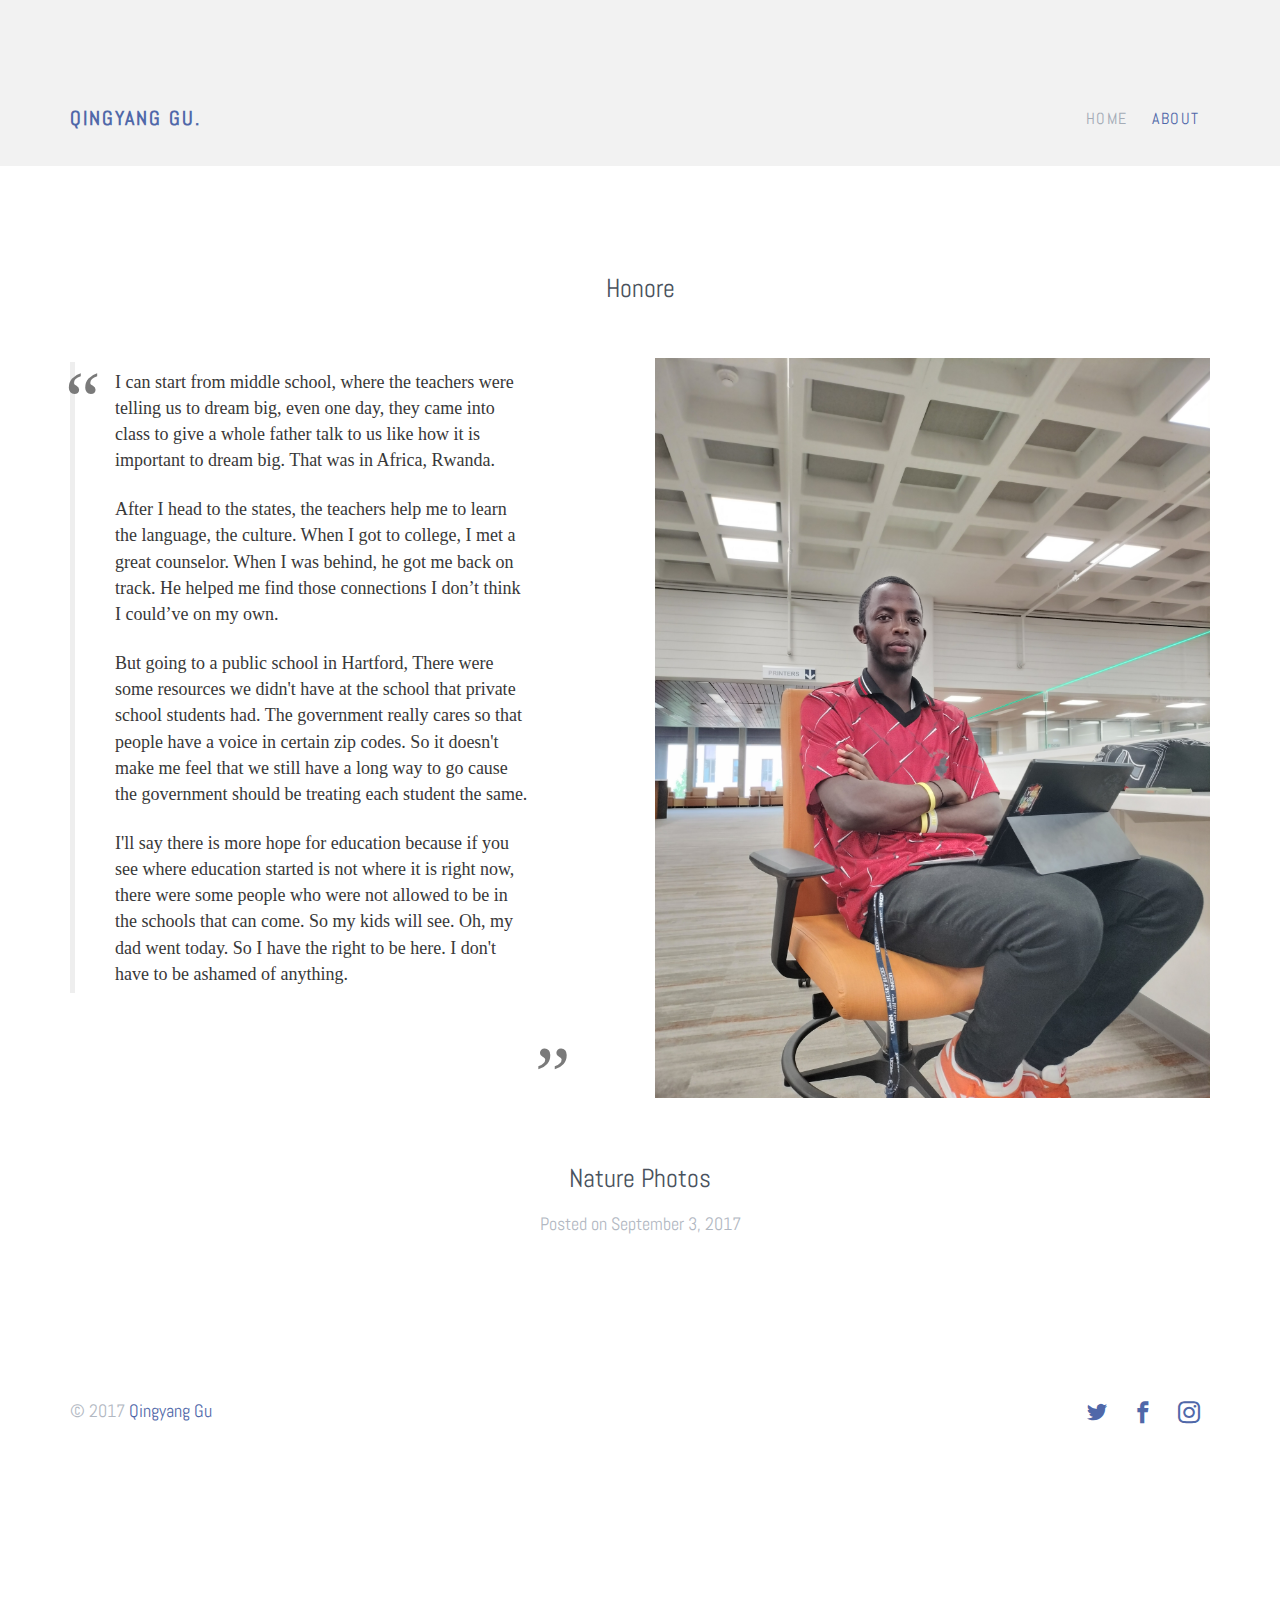
==== commit 6e406a6f: "s" ====
--- a/about copy 2.html
+++ b/about copy 2.html
@@ -3,7 +3,7 @@
   <head>
     <meta charset="utf-8">
     <meta name="viewport" content="width=device-width, initial-scale=1">
-    <title>uiCookies:Explorer &mdash; Free Bootstrap Theme, Free Responsive Bootstrap Website Template</title>
+    <title>Humans of Uconn &mdash; Qingyang Gu</title>
     <meta name="description" content="Free Bootstrap Theme by uicookies.com">
     <meta name="keywords" content="free website templates, free bootstrap themes, free template, free bootstrap, free website template">
     
--- a/css/custom.css
+++ b/css/custom.css
@@ -36,7 +36,7 @@
 blockquote:after {
     display: block;
     padding-left: 10px;
-    content: "\201C";
+    content: "\201D";
     font-size: 80px;
     position: absolute;
     left: 450px;
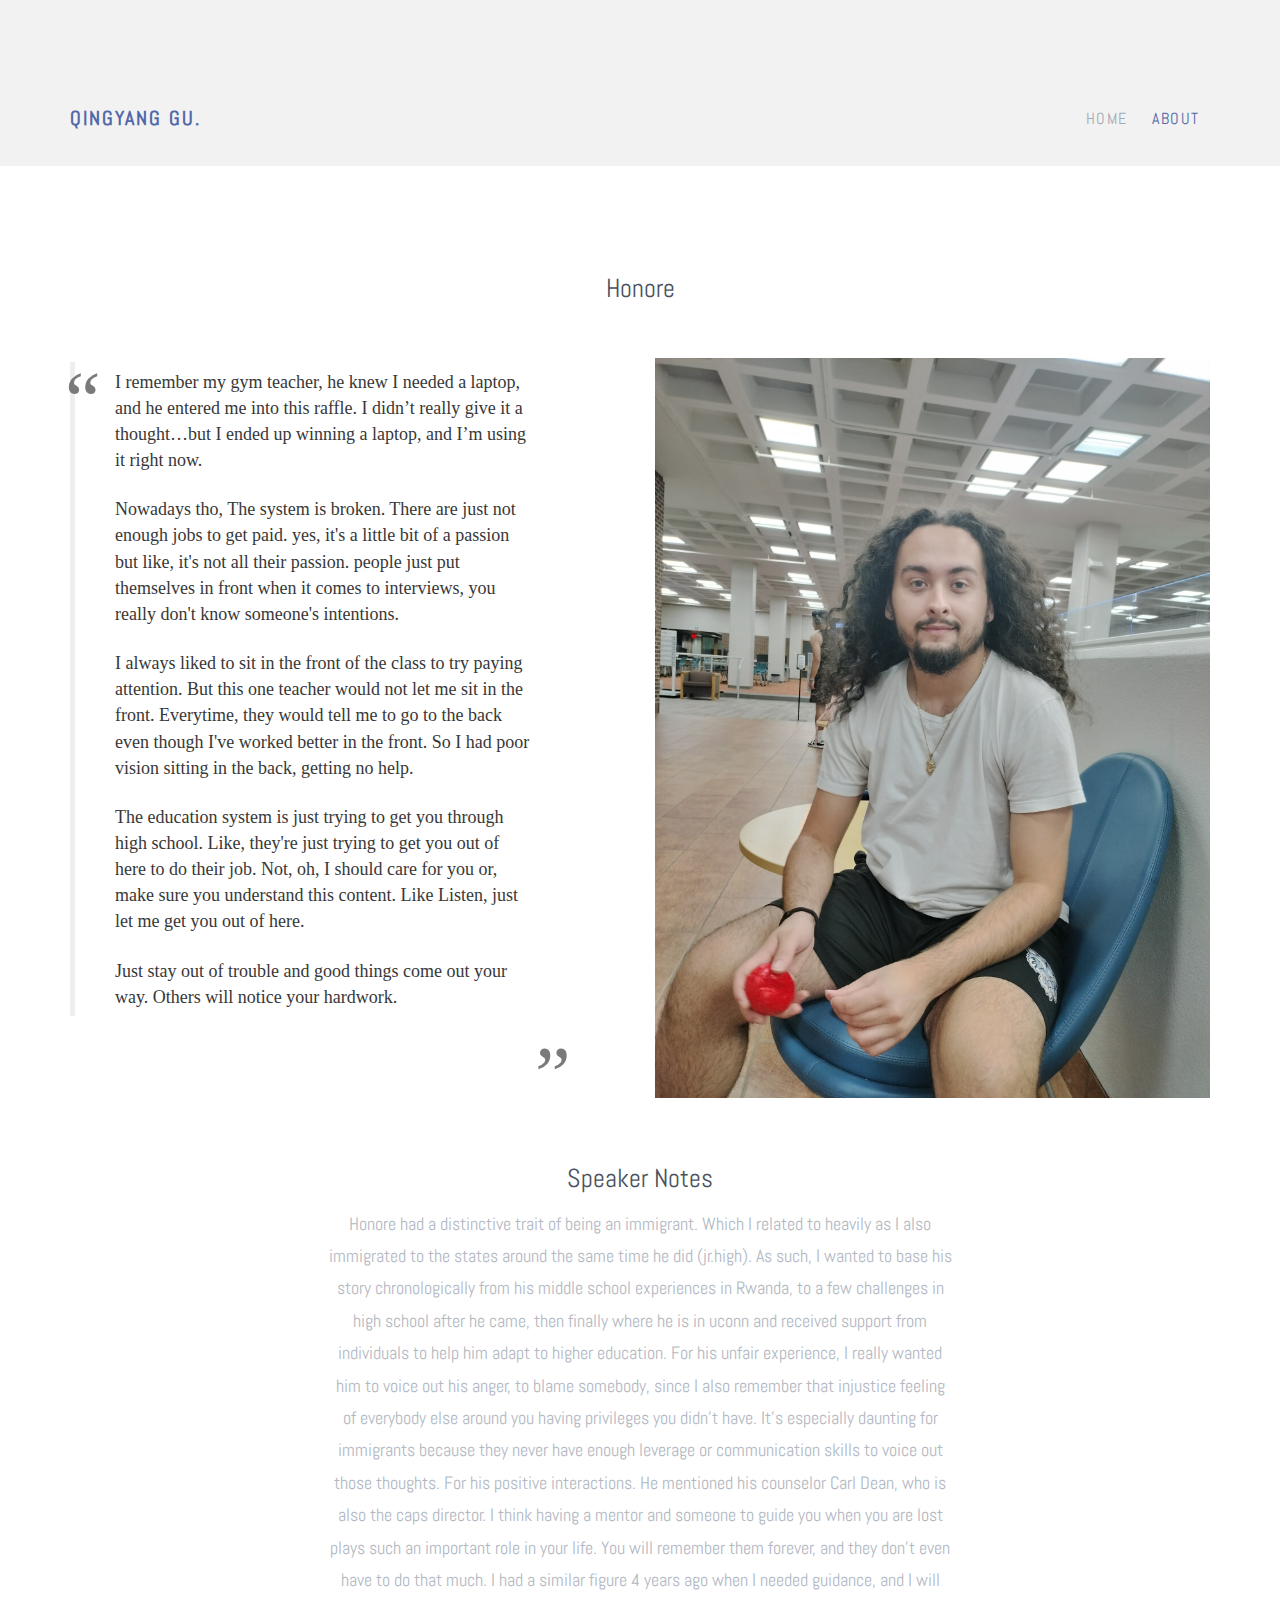
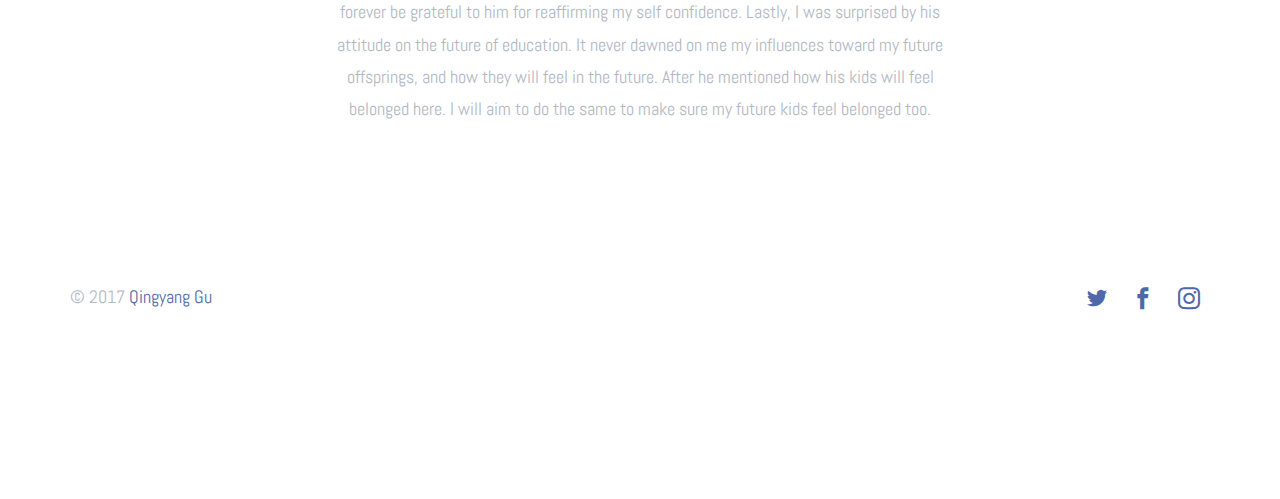
==== commit fd3a96f7: "gh" ====
--- a/about copy 2.html
+++ b/about copy 2.html
@@ -60,22 +60,24 @@
         </div>
         <div class="col-md-6">
           <blockquote>
-          <p>I can start from middle school, where the teachers were telling us to dream big, even one day, they came into class to give a whole father talk to us like how it is important to dream big. That was in Africa, Rwanda.</p> 
-          <p>After I head to the states, the teachers help me to learn the language, the culture. When I got to college, I met a great counselor. When I was behind, he got me back on track. He helped me find those connections I don’t think I could’ve on my own.</p> 
-          <p>But going to a public school in Hartford, There were some resources we didn't have at the school that private school students had. The government really cares so that people have a voice in certain zip codes. So it doesn't make me feel that we still have a long way to go cause the government should be treating each student the same.</p> 
-          <p>I'll say there is more hope for education because if you see where education started is not where it is right now, there were some people who were not allowed to be in the schools that can come. So my kids will see. Oh, my dad went today. So I have the right to be here. I don't have to be ashamed of anything.</p>  
+          <p>I remember my gym teacher, he knew I needed a laptop, and he entered me into this raffle. I didn’t really give it a thought…but I ended up winning a laptop, and I’m using it right now.</p> 
+          <p>Nowadays tho, The system is broken. There are just not enough jobs to get paid. yes, it's a little bit of a passion but like, it's not all their passion. people just put themselves in front when it comes to interviews, you really don't know someone's intentions.</p> 
+          <p>I always liked to sit in the front of the class to try paying attention. But this one teacher would not let me sit in the front. Everytime, they would tell me to go to the back even though I've worked better in the front. So I had poor vision sitting in the back, getting no help.</p> 
+          <p>The education system is just trying to get you through high school. Like, they're just trying to get you out of here to do their job. Not, oh, I should care for you or, make sure you understand this content. Like Listen, just let me get you out of here.</p>
+          <p>Just stay out of trouble and good things come out your way. Others will notice your hardwork.</p>
         </blockquote>  
         </div>
         <div class="col-md-6">
-          <p><a href="img/honor1.jpg" class="image-popup"><img src="img/honor1.jpg" class="img-responsive" alt="Honore"></a></p>    
+          <p><a href="img/nate.jpg" class="image-popup"><img src="img/nate.jpg" class="img-responsive" alt="Honore"></a></p>    
         </div>
     </div>
   </div>
 
   <div class="row">
     <div class="col-md-6 col-md-offset-3 mb40 text-center">
-      <h2>Nature Photos</h2>
-      <p>Posted  on September 3, 2017</p>
+      <h2>Speaker Notes</h2>
+      <p>Honore had a distinctive trait of being an immigrant. Which I related to heavily as I also immigrated to the states around the same time he did (jr.high). As such, I wanted to base his story chronologically from his middle school experiences in Rwanda, to a few challenges in high school after he came, then finally where he is in uconn and received support from individuals to help him adapt to higher education. For his unfair experience, I really wanted him to voice out his anger, to blame somebody, since I also remember that injustice feeling of everybody else around you having privileges you didn’t have. It’s especially daunting for immigrants because they never have enough leverage or communication skills to voice out those thoughts. For his positive interactions. He mentioned his counselor Carl Dean, who is also the caps director. I think having a mentor and someone to guide you when you are lost plays such an important role in your life. You will remember them forever, and they don’t even have to do that much. I had a similar figure 4 years ago when I needed guidance, and I will forever be grateful to him for reaffirming my self confidence. Lastly, I was surprised by his attitude on the future of education. It never dawned on me my influences toward my future offsprings, and how they will feel in the future. After he mentioned how his kids will feel belonged here. I will aim to do the same to make sure my future kids feel belonged too.
+      </p>
     </div>
   </div>
 
--- a/css/custom.css
+++ b/css/custom.css
@@ -12,34 +12,35 @@
 
 
 blockquote {
-    font-family: Georgia, serif;
-    font-size: 18px;
-    width: 500px;
-    margin: 0.25em 0;
-    padding: 0.35em 40px;
-    line-height: 1.45;
-    position: relative;
-    color: #383838;
+  font-family: Georgia, serif;
+  font-size: 18px;
+  width: 500px;
+  margin: 0.25em 0;
+  padding: 0.35em 40px;
+  line-height: 1.45;
+  position: relative;
+  color: #383838;
 }
-    
+  
 blockquote:before {
-    display: block;
-    padding-left: 10px;
-    content: "\201C";
-    font-size: 80px;
-    position: absolute;
-    left: -20px;
-    top: -20px;
-    color: #7a7a7a;
+  display: block;
+  padding-left: 10px;
+  content: "\201C";
+  font-size: 80px;
+  position: absolute;
+  left: -20px;
+  top: -20px;
+  color: #7a7a7a;
 }
-    
+  
 blockquote:after {
-    display: block;
-    padding-left: 10px;
-    content: "\201D";
-    font-size: 80px;
-    position: absolute;
-    left: 450px;
-    top: 655px;
-    color: #7a7a7a;
-}+  display: block;
+  padding-left: 10px;
+  content: "\201D";
+  font-size: 80px;
+  position: absolute;
+  left: 450px;
+  top: 655px;
+  color: #7a7a7a;
+}
+
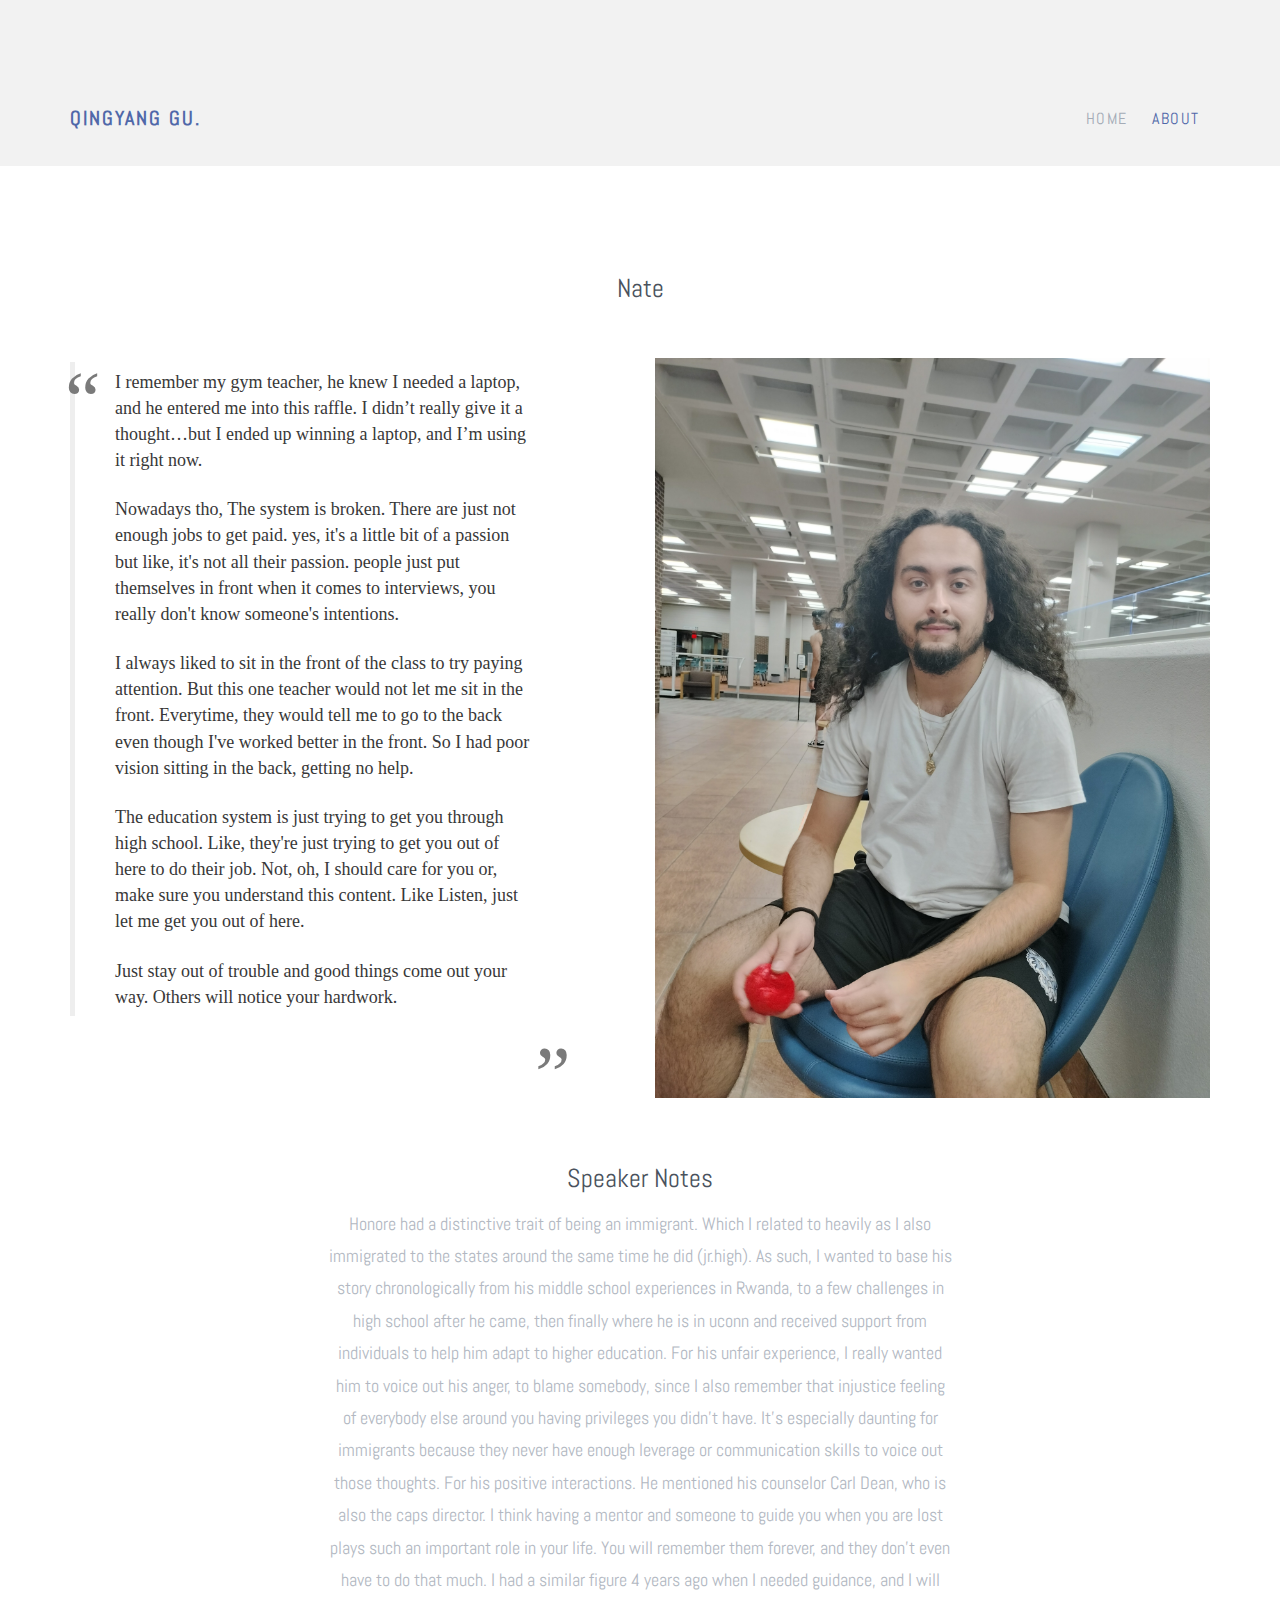
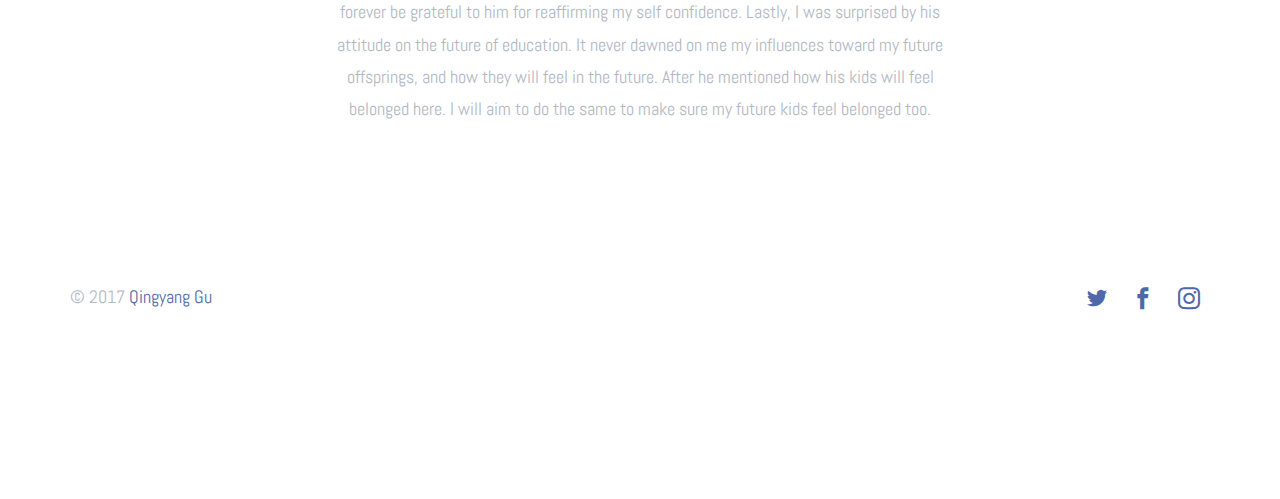
==== commit 694e95ce: "s" ====
--- a/about copy 2.html
+++ b/about copy 2.html
@@ -56,7 +56,7 @@
 
       <div class="row">
         <div class="col-md-6 col-md-offset-3 mb40 text-center">
-          <h2>Honore</h2>
+          <h2>Nate</h2>
         </div>
         <div class="col-md-6">
           <blockquote>
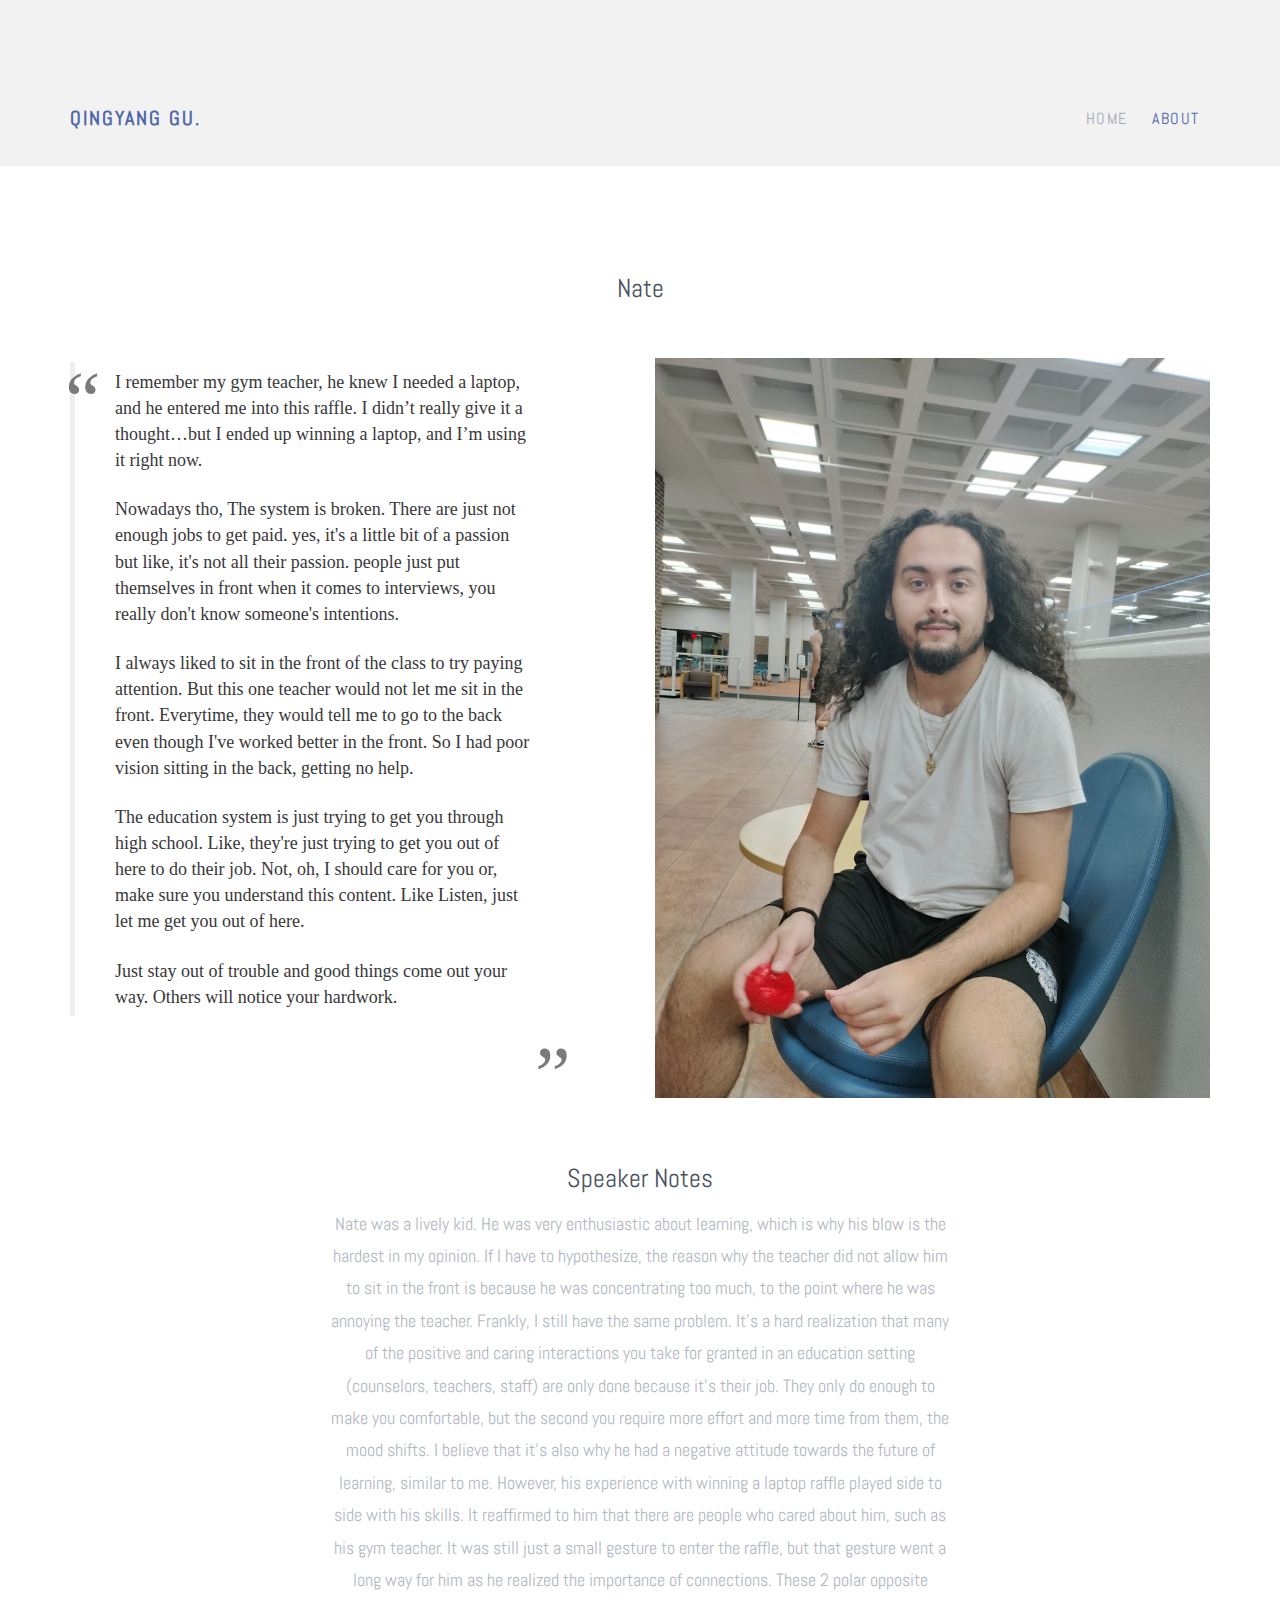
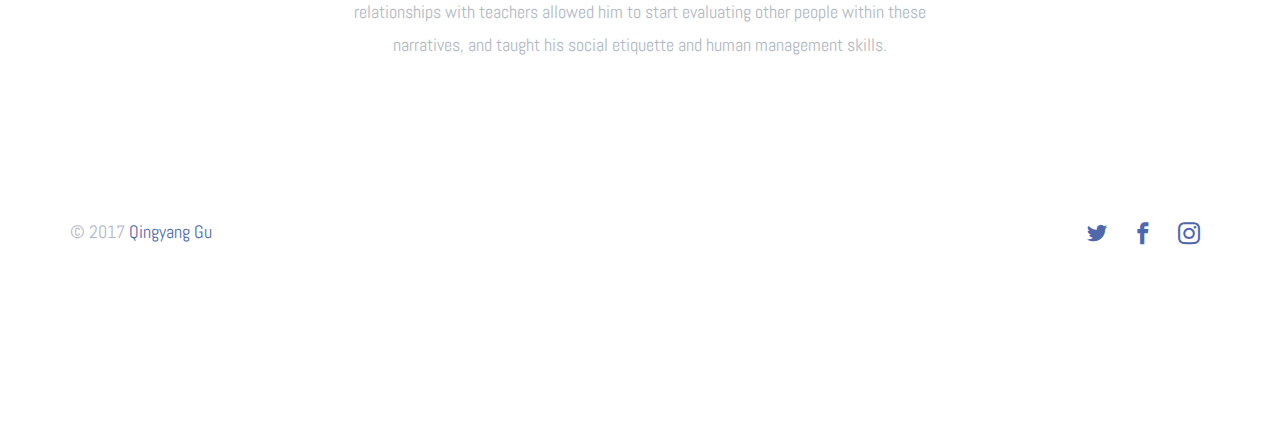
==== commit effaaab3: "asd" ====
--- a/about copy 2.html
+++ b/about copy 2.html
@@ -76,7 +76,7 @@
   <div class="row">
     <div class="col-md-6 col-md-offset-3 mb40 text-center">
       <h2>Speaker Notes</h2>
-      <p>Honore had a distinctive trait of being an immigrant. Which I related to heavily as I also immigrated to the states around the same time he did (jr.high). As such, I wanted to base his story chronologically from his middle school experiences in Rwanda, to a few challenges in high school after he came, then finally where he is in uconn and received support from individuals to help him adapt to higher education. For his unfair experience, I really wanted him to voice out his anger, to blame somebody, since I also remember that injustice feeling of everybody else around you having privileges you didn’t have. It’s especially daunting for immigrants because they never have enough leverage or communication skills to voice out those thoughts. For his positive interactions. He mentioned his counselor Carl Dean, who is also the caps director. I think having a mentor and someone to guide you when you are lost plays such an important role in your life. You will remember them forever, and they don’t even have to do that much. I had a similar figure 4 years ago when I needed guidance, and I will forever be grateful to him for reaffirming my self confidence. Lastly, I was surprised by his attitude on the future of education. It never dawned on me my influences toward my future offsprings, and how they will feel in the future. After he mentioned how his kids will feel belonged here. I will aim to do the same to make sure my future kids feel belonged too.
+      <p>Nate was a lively kid. He was very enthusiastic about learning, which is why his blow is the hardest in my opinion. If I have to hypothesize, the reason why the teacher did not allow him to sit in the front is because he was concentrating too much, to the point where he was annoying the teacher. Frankly, I still have the same problem. It’s a hard realization that many of the positive and caring interactions you take for granted in an education setting (counselors, teachers, staff) are only done because it’s their job. They only do enough to make you comfortable, but the second you require more effort and more time from them, the mood shifts. I believe that it’s also why he had a negative attitude towards the future of learning, similar to me. However, his experience with winning a laptop raffle played side to side with his skills. It reaffirmed to him that there are people who cared about him, such as his gym teacher. It was still just a small gesture to enter the raffle, but that gesture went a long way for him as he realized the importance of connections. These 2 polar opposite relationships with teachers allowed him to start evaluating other people within these narratives, and taught his social etiquette and human management skills.
       </p>
     </div>
   </div>
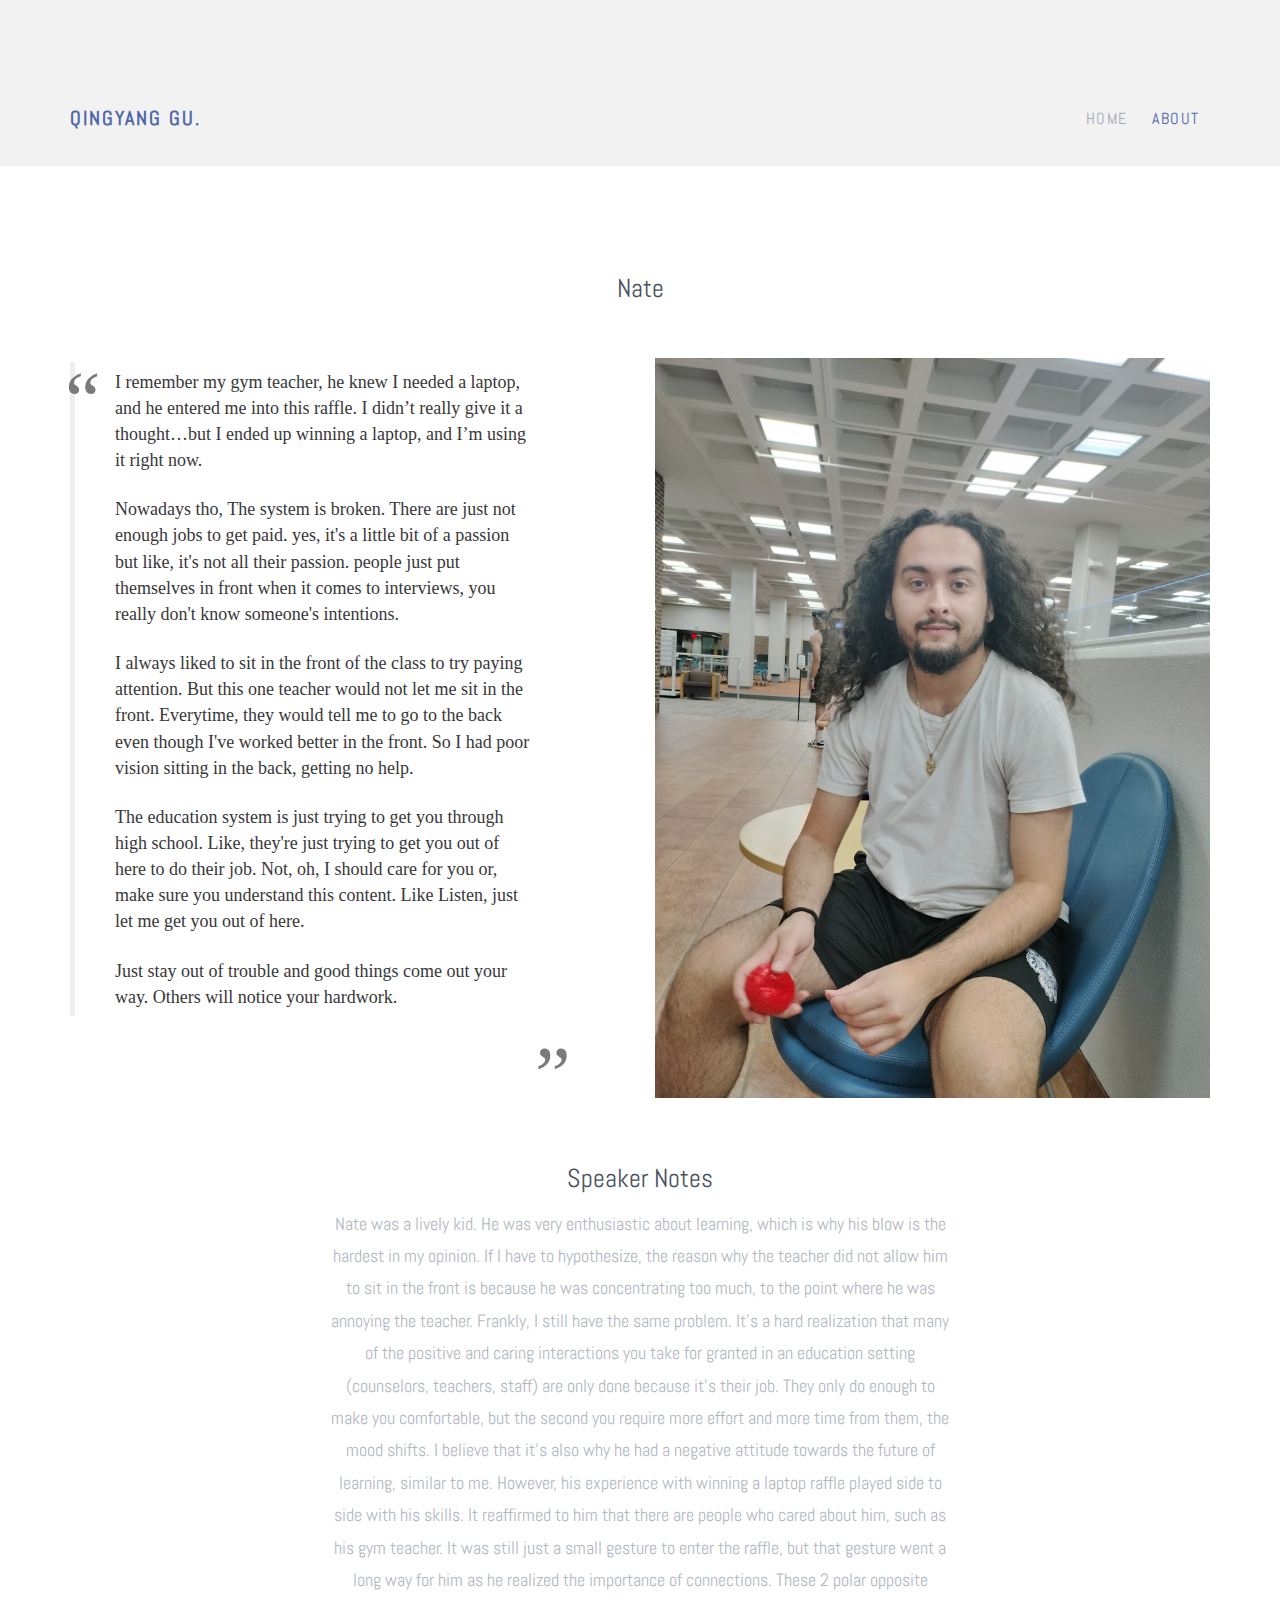
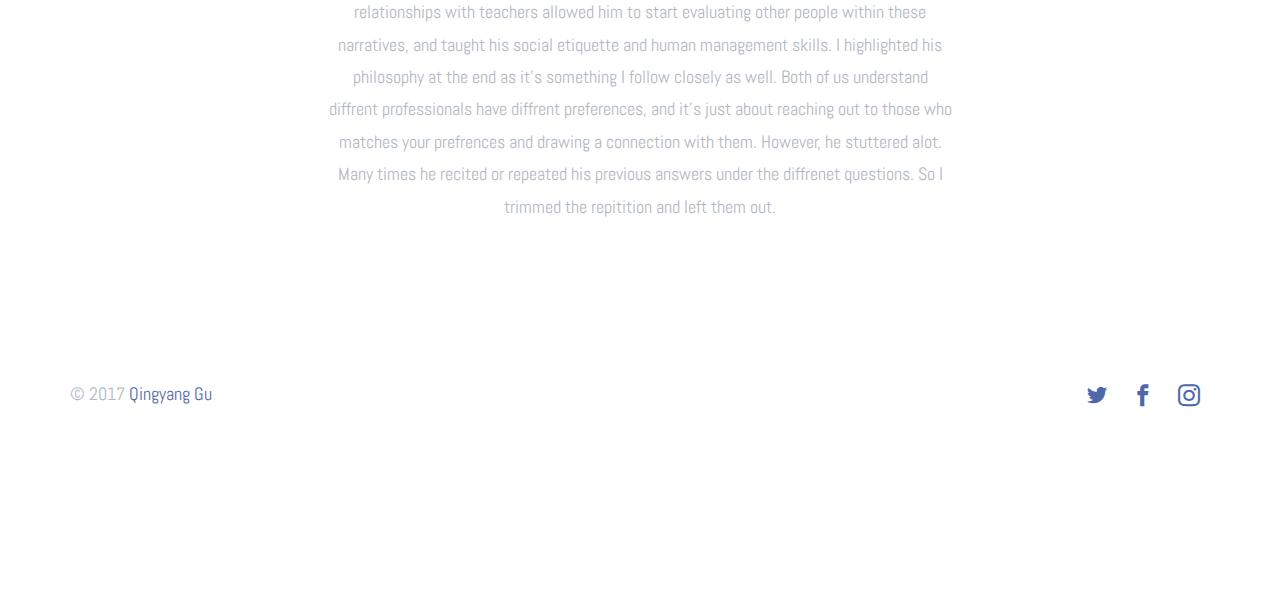
==== commit 34e2dd93: "s" ====
--- a/about copy 2.html
+++ b/about copy 2.html
@@ -4,8 +4,8 @@
     <meta charset="utf-8">
     <meta name="viewport" content="width=device-width, initial-scale=1">
     <title>Humans of Uconn &mdash; Qingyang Gu</title>
-    <meta name="description" content="Free Bootstrap Theme by uicookies.com">
-    <meta name="keywords" content="free website templates, free bootstrap themes, free template, free bootstrap, free website template">
+    <meta name="description" content="Humans of Uconn">
+    <meta name="keywords" content="Humans of Uconn">
     
     <link href="https://fonts.googleapis.com/css?family=Abel" rel="stylesheet">
     <link rel="stylesheet" href="css/styles-merged.css">
@@ -76,7 +76,7 @@
   <div class="row">
     <div class="col-md-6 col-md-offset-3 mb40 text-center">
       <h2>Speaker Notes</h2>
-      <p>Nate was a lively kid. He was very enthusiastic about learning, which is why his blow is the hardest in my opinion. If I have to hypothesize, the reason why the teacher did not allow him to sit in the front is because he was concentrating too much, to the point where he was annoying the teacher. Frankly, I still have the same problem. It’s a hard realization that many of the positive and caring interactions you take for granted in an education setting (counselors, teachers, staff) are only done because it’s their job. They only do enough to make you comfortable, but the second you require more effort and more time from them, the mood shifts. I believe that it’s also why he had a negative attitude towards the future of learning, similar to me. However, his experience with winning a laptop raffle played side to side with his skills. It reaffirmed to him that there are people who cared about him, such as his gym teacher. It was still just a small gesture to enter the raffle, but that gesture went a long way for him as he realized the importance of connections. These 2 polar opposite relationships with teachers allowed him to start evaluating other people within these narratives, and taught his social etiquette and human management skills.
+      <p>Nate was a lively kid. He was very enthusiastic about learning, which is why his blow is the hardest in my opinion. If I have to hypothesize, the reason why the teacher did not allow him to sit in the front is because he was concentrating too much, to the point where he was annoying the teacher. Frankly, I still have the same problem. It’s a hard realization that many of the positive and caring interactions you take for granted in an education setting (counselors, teachers, staff) are only done because it’s their job. They only do enough to make you comfortable, but the second you require more effort and more time from them, the mood shifts. I believe that it’s also why he had a negative attitude towards the future of learning, similar to me. However, his experience with winning a laptop raffle played side to side with his skills. It reaffirmed to him that there are people who cared about him, such as his gym teacher. It was still just a small gesture to enter the raffle, but that gesture went a long way for him as he realized the importance of connections. These 2 polar opposite relationships with teachers allowed him to start evaluating other people within these narratives, and taught his social etiquette and human management skills. I highlighted his philosophy at the end as it's something I follow closely as well. Both of us understand diffrent professionals have diffrent preferences, and it's just about reaching out to those who matches your prefrences and drawing a connection with them. However, he stuttered alot. Many times he recited or repeated his previous answers under the diffrenet questions. So I trimmed the repitition and left them out. 
       </p>
     </div>
   </div>
